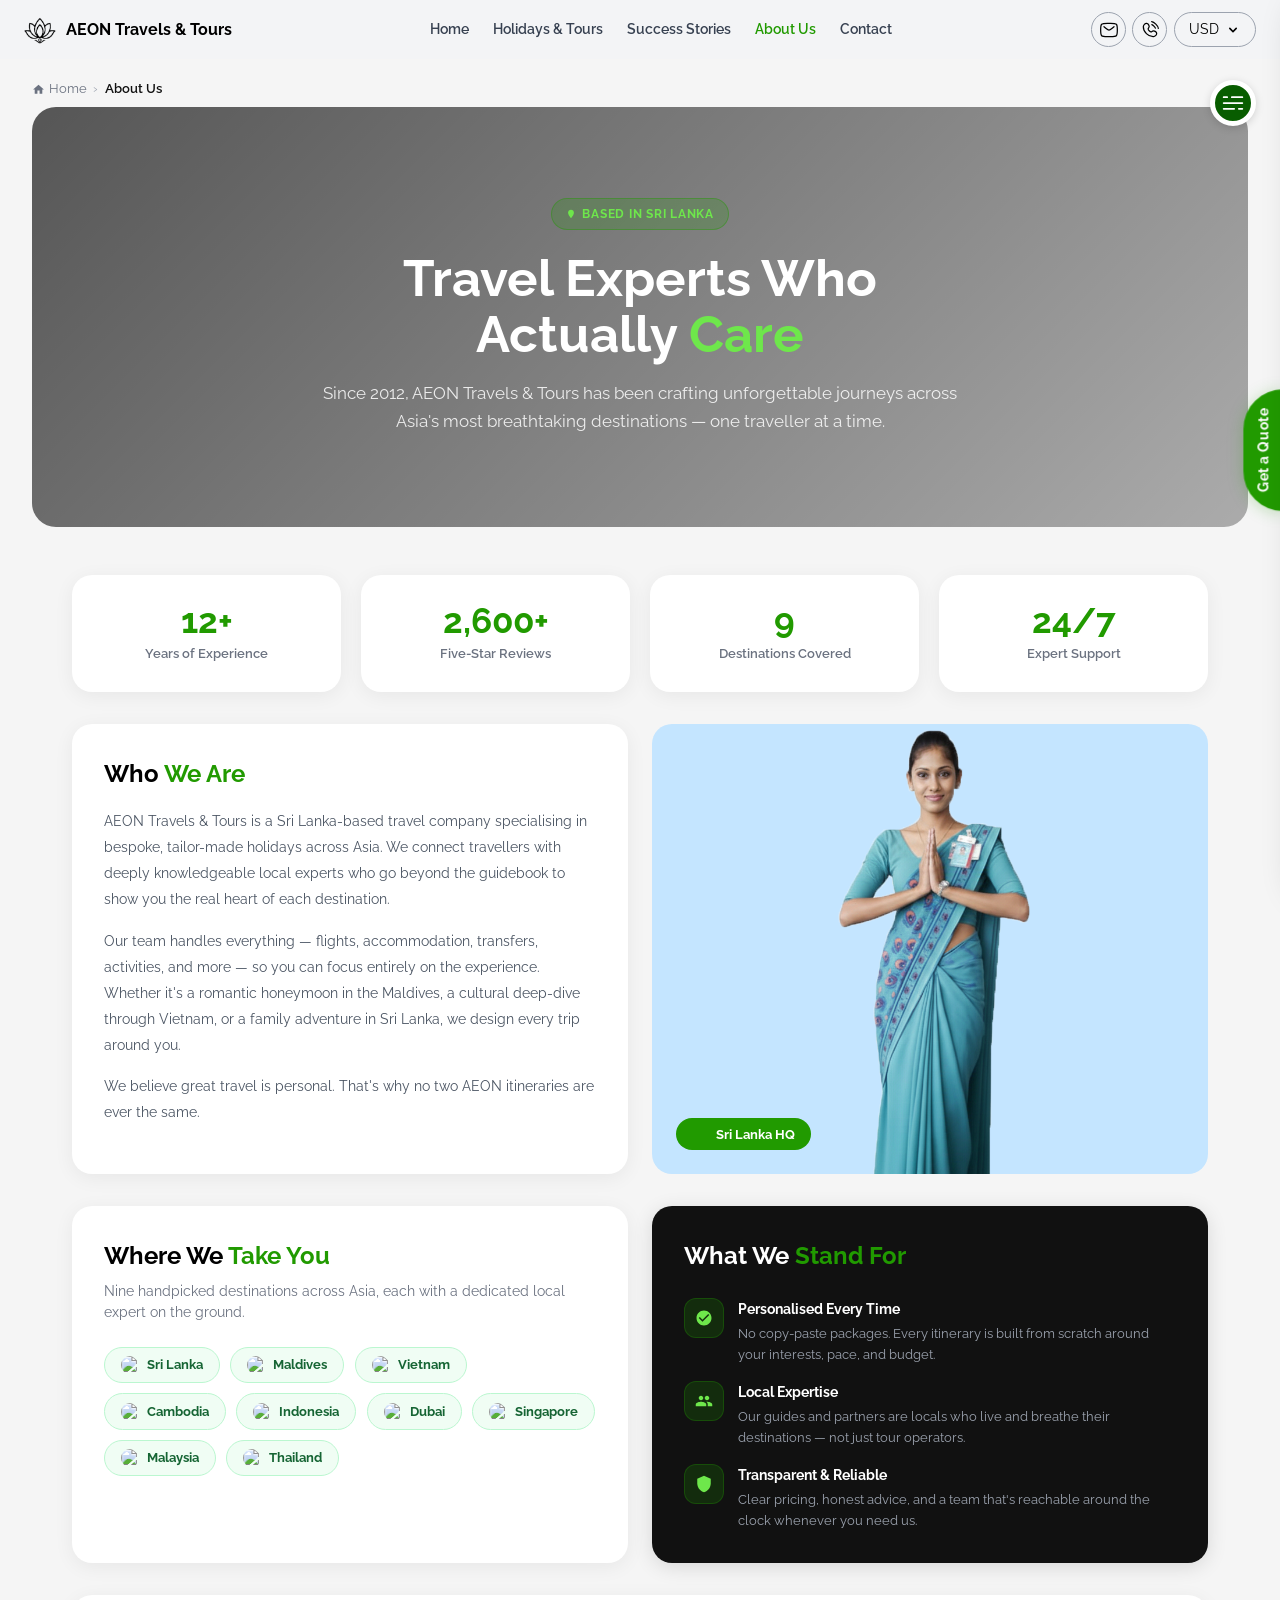
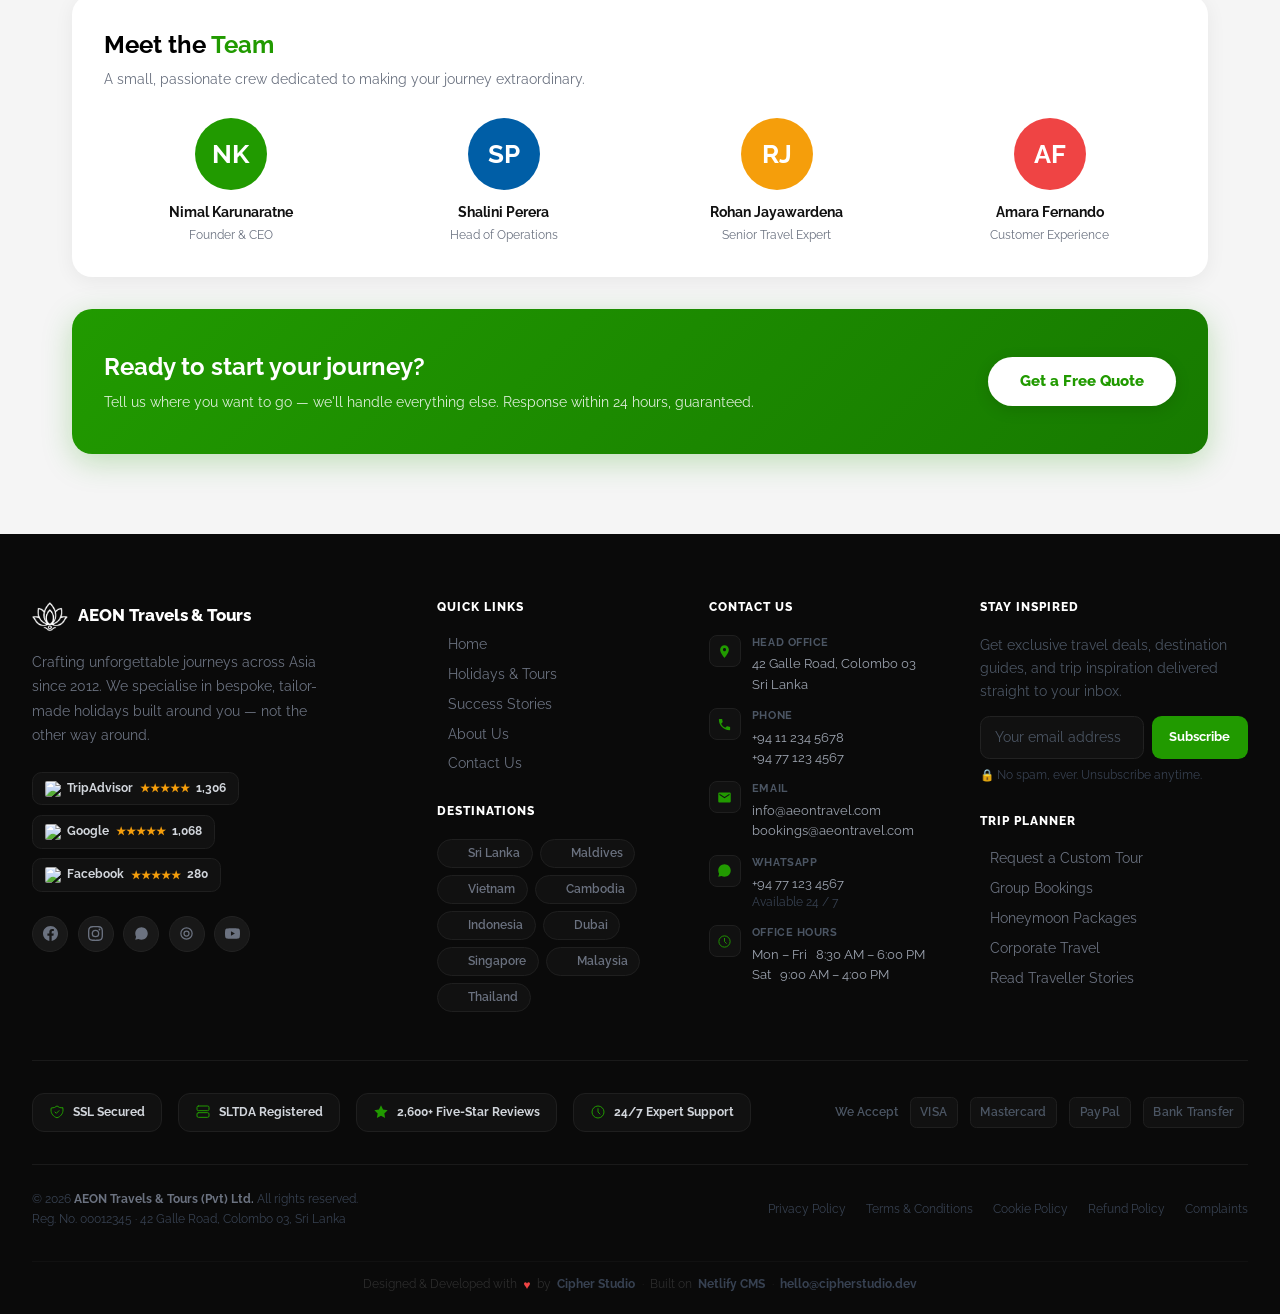
==== public/about.html @ 51f440cc "Add files via upload" ====
<!doctype html>
<html lang="en">
<head>
  <meta charset="UTF-8"/>
  <meta name="viewport" content="width=device-width, initial-scale=1.0"/>
  <title>About Us — AEON Travels & Tours</title>
  <link rel="stylesheet" href="./assets/css/output.css"/>
  <style>
    .nav-center-links{display:flex;gap:1.5rem;align-items:center}
    .nav-center-link{font-size:.88rem;font-weight:600;color:#374151;text-decoration:none;transition:color .2s;white-space:nowrap}
    .nav-center-link:hover,.nav-center-link.active{color:#219a00}
    @media(max-width:1024px){.nav-center-links{display:none}}
    @media(max-width:1024px){#menuToggle{display:block}}

    /* ── PAGE BODY ── */
    body { background:#f5f5f5; }

    /* ── BREADCRUMB ── */
    .about-breadcrumb{
      display:flex;align-items:center;gap:.4rem;
      padding:1.25rem 2rem .5rem;font-size:.82rem;color:#6b7280;
    }
    .about-breadcrumb a{display:flex;align-items:center;gap:.25rem;color:#6b7280;text-decoration:none;transition:color .2s}
    .about-breadcrumb a:hover{color:#219a00}
    .about-breadcrumb .bc-sep{color:#9ca3af}
    .about-breadcrumb .bc-active{color:#111;font-weight:600}

    /* ── HERO ── */
    .about-hero{
      position:relative;
      min-height:420px;
      background:url('https://www.barcelo.com/guia-turismo/wp-content/uploads/2024/03/que-visitar-en-sri-lanka.jpg') center/cover no-repeat;
      display:flex;align-items:center;justify-content:center;
      margin:0 2rem 0;
      border-radius:1.5rem;
      overflow:hidden;
    }
    .about-hero-overlay{
      position:absolute;inset:0;
      background:linear-gradient(135deg,rgba(0,0,0,.65) 0%,rgba(0,0,0,.3) 100%);
    }
    .about-hero-content{
      position:relative;z-index:2;text-align:center;color:#fff;
      padding:3rem 2rem;max-width:700px;
    }
    .about-hero-eyebrow{
      display:inline-flex;align-items:center;gap:.4rem;
      background:rgba(33,154,0,.2);border:1px solid rgba(33,154,0,.4);
      color:#6ee74b;font-size:.78rem;font-weight:700;
      padding:.35rem .9rem;border-radius:9999px;
      text-transform:uppercase;letter-spacing:.06em;margin-bottom:1.25rem;
    }
    .about-hero-content h1{
      font-size:clamp(2rem,5vw,3.2rem);font-weight:700;line-height:1.1;
      margin-bottom:1rem;
    }
    .about-hero-content p{
      font-size:1.05rem;color:rgba(255,255,255,.85);line-height:1.7;
    }

    /* ── LAYOUT ── */
    .about-layout{
      max-width:1200px;margin:3rem auto 5rem;
      padding:0 2rem;
      display:flex;flex-direction:column;gap:2rem;
    }

    /* ── STAT ROW ── */
    .about-stats{
      display:grid;grid-template-columns:repeat(4,1fr);gap:1.25rem;
    }
    @media(max-width:760px){.about-stats{grid-template-columns:repeat(2,1fr)}}
    @media(max-width:420px){.about-stats{grid-template-columns:1fr 1fr}}
    .about-stat-card{
      background:#fff;border-radius:1.25rem;padding:1.75rem 1.5rem;
      text-align:center;box-shadow:0 4px 20px rgba(0,0,0,.06);
      transition:transform .3s,box-shadow .3s;
    }
    .about-stat-card:hover{transform:translateY(-3px);box-shadow:0 8px 30px rgba(0,0,0,.1)}
    .about-stat-number{font-size:2.2rem;font-weight:700;color:#219a00;line-height:1}
    .about-stat-label{font-size:.82rem;color:#6b7280;margin-top:.4rem;font-weight:600}

    /* ── TWO COL ── */
    .about-two-col{
      display:grid;grid-template-columns:1fr 1fr;gap:1.5rem;align-items:stretch;
    }
    @media(max-width:760px){.about-two-col{grid-template-columns:1fr}}

    /* ── CARD BASE ── */
    .about-card{
      background:#fff;border-radius:1.25rem;padding:2rem;
      box-shadow:0 4px 20px rgba(0,0,0,.06);
    }
    .about-card h2{font-size:1.5rem;font-weight:700;margin-bottom:1rem}
    .about-card h2 span{color:#219a00}
    .about-card p{font-size:.9rem;color:#4b5563;line-height:1.8}

    /* ── IMAGE CARD ── */
    .about-img-card{
      border-radius:1.25rem;overflow:hidden;
      min-height:300px;position:relative;
      max-height: 50vh;
      background-color: #c4e5ff;
    }
    .about-img-card img{width:100%;height:100%;object-fit:contain;display:block}
    .about-img-overlay{
      position:absolute;inset:0;
      /* background:linear-gradient(to top,rgba(0,0,0,.5) 0%,transparent 60%); */
      display:flex;align-items:flex-end;padding:1.5rem;
    }
    .about-img-tag{
      background:#219a00;color:#fff;
      font-size:.8rem;font-weight:700;
      padding:.4rem 1rem;border-radius:9999px;
    }

    /* ── DESTINATIONS GRID ── */
    .about-dests-card{
      background:#fff;border-radius:1.25rem;padding:2rem;
      box-shadow:0 4px 20px rgba(0,0,0,.06);
    }
    .about-dests-card h2{font-size:1.5rem;font-weight:700;margin-bottom:.4rem}
    .about-dests-card h2 span{color:#219a00}
    .about-dests-card > p{font-size:.88rem;color:#6b7280;margin-bottom:1.5rem}
    .about-dest-chips{display:flex;flex-wrap:wrap;gap:.65rem}
    .about-dest-chip{
      display:flex;align-items:center;gap:.5rem;
      background:#f0fdf4;border:1px solid #bbf7d0;
      color:#166534;font-size:.83rem;font-weight:700;
      padding:.45rem 1rem;border-radius:9999px;
      transition:background .2s,transform .2s;
    }
    .about-dest-chip:hover{background:#dcfce7;transform:translateY(-1px)}
    .about-dest-chip img{width:18px;height:18px;border-radius:50%;object-fit:cover}

    /* ── VALUES ── */
    .about-values-card{
      background:#111;border-radius:1.25rem;padding:2rem;
      box-shadow:0 4px 20px rgba(0,0,0,.12);color:#fff;
    }
    .about-values-card h2{font-size:1.5rem;font-weight:700;margin-bottom:1.5rem}
    .about-values-card h2 span{color:#219a00}
    .about-values-list{display:flex;flex-direction:column;gap:1rem}
    .about-value-item{display:flex;align-items:flex-start;gap:.9rem}
    .about-value-icon{
      width:40px;height:40px;border-radius:.75rem;
      background:rgba(33,154,0,.2);border:1px solid rgba(33,154,0,.3);
      display:flex;align-items:center;justify-content:center;
      flex-shrink:0;color:#6ee74b;
    }
    .about-value-text h4{font-size:.9rem;font-weight:700;margin-bottom:.2rem}
    .about-value-text p{font-size:.82rem;color:#9ca3af;line-height:1.6}

    /* ── TEAM ── */
    .about-team-section{
      background:#fff;border-radius:1.25rem;padding:2rem;
      box-shadow:0 4px 20px rgba(0,0,0,.06);
    }
    .about-team-section h2{font-size:1.5rem;font-weight:700;margin-bottom:.4rem}
    .about-team-section h2 span{color:#219a00}
    .about-team-section > p{font-size:.88rem;color:#6b7280;margin-bottom:1.75rem}
    .about-team-grid{display:grid;grid-template-columns:repeat(4,1fr);gap:1.25rem}
    @media(max-width:860px){.about-team-grid{grid-template-columns:repeat(2,1fr)}}
    @media(max-width:480px){.about-team-grid{grid-template-columns:1fr 1fr}}
    .about-team-card{text-align:center}
    .about-team-avatar{
      width:72px;height:72px;border-radius:50%;margin:0 auto .75rem;
      display:flex;align-items:center;justify-content:center;
      font-size:1.6rem;font-weight:700;color:#fff;
    }
    .about-team-name{font-size:.88rem;font-weight:700;color:#111;margin-bottom:.2rem}
    .about-team-role{font-size:.78rem;color:#6b7280}

    /* ── CTA BANNER ── */
    .about-cta{
      background:linear-gradient(135deg,#219a00 0%,#177a00 100%);
      border-radius:1.25rem;padding:2.5rem 2rem;
      display:flex;align-items:center;justify-content:space-between;
      flex-wrap:wrap;gap:1.5rem;
      box-shadow:0 8px 30px rgba(33,154,0,.25);
    }
    .about-cta h2{font-size:1.5rem;font-weight:700;color:#fff;margin-bottom:.4rem}
    .about-cta p{font-size:.88rem;color:rgba(255,255,255,.85);line-height:1.6}
    .about-cta-btn{
      background:#fff;color:#219a00;border:none;
      padding:.85rem 2rem;border-radius:9999px;
      font-size:.95rem;font-weight:800;cursor:pointer;
      font-family:inherit;white-space:nowrap;
      transition:transform .2s,box-shadow .2s;
      box-shadow:0 4px 16px rgba(0,0,0,.12);
    }
    .about-cta-btn:hover{transform:translateY(-2px);box-shadow:0 8px 24px rgba(0,0,0,.18)}
  </style>
</head>
<body>

  <!-- ── SIDE QUOTE OVERLAY ── -->
  <div class="side-quote-overlay" id="sideQuoteOverlay"></div>

  <!-- ── SIDE QUOTE PANEL ── -->
  <div class="side-quote-panel" id="sideQuotePanel">
    <div class="side-quote-header">
      <h3>Get A <span>Quote</span></h3>
      <button class="side-quote-close" id="sideQuoteClose">
        <svg xmlns="http://www.w3.org/2000/svg" width="16" height="16" fill="none" stroke="currentColor" stroke-width="2" viewBox="0 0 24 24"><path stroke-linecap="round" d="M18 6L6 18M6 6l12 12"/></svg>
      </button>
    </div>
    <form class="side-quote-form" id="sideQuoteForm">
      <div><label>Your Name</label><input type="text" name="name" placeholder="John Smith"/></div>
      <div><label>Email Address</label><input type="email" name="email" placeholder="john@example.com"/></div>
      <div><label>Mobile Number</label><input type="tel" name="mobile" placeholder="+1 234 567 890"/></div>
      <div><label>Destination</label><input type="text" name="destination" placeholder="e.g. Ella, Sri Lanka"/></div>
      <p class="side-quote-note">We will contact you within 24 hrs.</p>
      <button type="submit" class="side-quote-submit">Submit Request</button>
    </form>
  </div>
  <button class="side-quote-btn" id="sideQuoteBtn">Get a Quote</button>

  <!-- ── NAV ── -->
  <nav>
    <div class="nav-logo">
      <img src="/public/assets/images/logo-flower-aeon.png" alt="Logo" style="height:2rem;width:2rem"/>
      <h1 class="nav-brand">AEON Travels &amp; Tours</h1>
    </div>
    <div class="nav-center-links">
      <a href="index.html" class="nav-center-link">Home</a>
      <a href="tours-packages.html" class="nav-center-link">Holidays &amp; Tours</a>
      <a href="reviews.html" class="nav-center-link">Success Stories</a>
      <a href="about.html" class="nav-center-link active">About Us</a>
      <a href="contact.html" class="nav-center-link">Contact</a>
    </div>
    <div class="nav-actions">
      <a href="mailto:info@aeontravel.com" class="nav-icon-btn" title="Email">
        <svg xmlns="http://www.w3.org/2000/svg" width="20" height="20" viewBox="0 0 24 24"><g fill="none" stroke="currentColor" stroke-width="1.5"><path d="M2 12c0-3.771 0-5.657 1.172-6.828S6.229 4 10 4h4c3.771 0 5.657 0 6.828 1.172S22 8.229 22 12s0 5.657-1.172 6.828S17.771 20 14 20h-4c-3.771 0-5.657 0-6.828-1.172S2 15.771 2 12Z"/><path stroke-linecap="round" d="m6 8l2.159 1.8c1.837 1.53 2.755 2.295 3.841 2.295s2.005-.765 3.841-2.296L18 8"/></g></svg>
      </a>
      <a href="tel:+94112345678" class="nav-icon-btn" title="Call">
        <svg xmlns="http://www.w3.org/2000/svg" width="20" height="20" viewBox="0 0 24 24"><path fill="none" stroke="currentColor" stroke-linecap="round" stroke-width="1.5" d="M14 2s2.2.2 5 3s3 5 3 5m-7.793-4.464s.99.282 2.475 1.767s1.768 2.475 1.768 2.475m-8.412-4.462l.649 1.163c.585 1.05.35 2.426-.572 3.349c0 0-1.12 1.119.91 3.148c2.028 2.028 3.147.91 3.147.91c.923-.923 2.3-1.158 3.349-.573l1.163.65c1.585.884 1.772 3.106.379 4.5c-.837.836-1.863 1.488-2.996 1.53c-1.908.073-5.149-.41-8.4-3.66c-3.25-3.251-3.733-6.492-3.66-8.4c.043-1.133.694-2.159 1.53-2.996c1.394-1.393 3.616-1.206 4.5.38Z"/></svg>
      </a>
      <div class="currency-wrap">
        <button id="currencyButton"><span id="currencyText">USD</span>
          <svg xmlns="http://www.w3.org/2000/svg" width="16" height="16" viewBox="0 0 20 20" fill="currentColor"><path fill-rule="evenodd" d="M5.293 7.293a1 1 0 011.414 0L10 10.586l3.293-3.293a1 1 0 111.414 1.414l-4 4a1 1 0 01-1.414 0l-4-4a1 1 0 010-1.414z" clip-rule="evenodd"/></svg>
        </button>
        <div id="currencyDropdown"><ul style="padding:.25rem 0;list-style:none">
          <li><a href="#" class="currency-item">USD</a></li>
          <li><a href="#" class="currency-item">EUR</a></li>
          <li><a href="#" class="currency-item">LKR</a></li>
          <li><a href="#" class="currency-item">GBP</a></li>
        </ul></div>
      </div>
      <button id="menuToggle" aria-label="Menu">
        <svg xmlns="http://www.w3.org/2000/svg" width="28" height="28" viewBox="0 0 24 24"><path fill="none" stroke="currentColor" stroke-linecap="round" stroke-width="1.5" d="M4 7h3m13 0h-9m9 10h-3M4 17h9m-9-5h16"/></svg>
      </button>
    </div>
  </nav>

  <!-- ── MOBILE DRAWER ── -->
  <div class="nav-drawer" id="navDrawer">
    <div class="nav-drawer-overlay" id="drawerOverlay"></div>
    <div class="nav-drawer-panel">
      <button class="drawer-close" id="drawerClose">
        <svg xmlns="http://www.w3.org/2000/svg" width="18" height="18" fill="none" stroke="currentColor" stroke-width="2" viewBox="0 0 24 24"><path stroke-linecap="round" d="M18 6L6 18M6 6l12 12"/></svg>
      </button>
      <a href="index.html" class="drawer-link">Home</a>
      <a href="tours-packages.html" class="drawer-link">Holidays &amp; Tours</a>
      <a href="reviews.html" class="drawer-link">Success Stories</a>
      <a href="about.html" class="drawer-link" style="color:#219a00;font-weight:700">About Us</a>
      <a href="contact.html" class="drawer-link">Contact</a>
      <a href="#" class="drawer-link" style="color:#219a00;font-weight:800"
        onclick="openSideQuote();document.getElementById('navDrawer').classList.remove('open');">✦ Get a Quote</a>
    </div>
  </div>

  <!-- ── BREADCRUMB ── -->
  <div class="about-breadcrumb">
    <a href="index.html">
      <svg xmlns="http://www.w3.org/2000/svg" width="13" height="13" viewBox="0 0 24 24" fill="currentColor"><path d="M10 20v-6h4v6h5v-8h3L12 3 2 12h3v8z"/></svg>
      Home
    </a>
    <span class="bc-sep">›</span>
    <span class="bc-active">About Us</span>
  </div>

  <!-- ── HERO ── -->
  <div class="about-hero" style="margin:0 2rem">
    <div class="about-hero-overlay"></div>
    <div class="about-hero-content">
      <div class="about-hero-eyebrow">
        <svg width="10" height="10" viewBox="0 0 24 24" fill="currentColor"><path d="M12 2C8.13 2 5 5.13 5 9c0 5.25 7 13 7 13s7-7.75 7-13c0-3.87-3.13-7-7-7z"/></svg>
        Based in Sri Lanka
      </div>
      <h1>Travel Experts Who<br/>Actually <span style="color:#6ee74b">Care</span></h1>
      <p>Since 2012, AEON Travels &amp; Tours has been crafting unforgettable journeys across Asia's most breathtaking destinations — one traveller at a time.</p>
    </div>
  </div>

  <!-- ── MAIN LAYOUT ── -->
  <div class="about-layout">

    <!-- STATS -->
    <div class="about-stats">
      <div class="about-stat-card">
        <div class="about-stat-number">12+</div>
        <div class="about-stat-label">Years of Experience</div>
      </div>
      <div class="about-stat-card">
        <div class="about-stat-number">2,600+</div>
        <div class="about-stat-label">Five-Star Reviews</div>
      </div>
      <div class="about-stat-card">
        <div class="about-stat-number">9</div>
        <div class="about-stat-label">Destinations Covered</div>
      </div>
      <div class="about-stat-card">
        <div class="about-stat-number">24/7</div>
        <div class="about-stat-label">Expert Support</div>
      </div>
    </div>

    <!-- WHO WE ARE + IMAGE -->
    <div class="about-two-col">
      <div class="about-card">
        <h2>Who <span>We Are</span></h2>
        <p>AEON Travels &amp; Tours is a Sri Lanka-based travel company specialising in bespoke, tailor-made holidays across Asia. We connect travellers with deeply knowledgeable local experts who go beyond the guidebook to show you the real heart of each destination.</p>
        <p style="margin-top:1rem">Our team handles everything — flights, accommodation, transfers, activities, and more — so you can focus entirely on the experience. Whether it's a romantic honeymoon in the Maldives, a cultural deep-dive through Vietnam, or a family adventure in Sri Lanka, we design every trip around you.</p>
        <p style="margin-top:1rem">We believe great travel is personal. That's why no two AEON itineraries are ever the same.</p>
      </div>
      <div class="about-img-card">
        <img src="./assets/images/welcome-img.png" alt="AEON team on location"/>
        <div class="about-img-overlay">
          <span class="about-img-tag flex items-center gap-2"><img style="width: 16px;" src="https://www.iconpacks.net/icons/1/free-pin-icon-48-thumb.png" alt=""> Sri Lanka HQ</span>
        </div>
      </div>
    </div>

    <!-- DESTINATIONS + VALUES -->
    <div class="about-two-col">
      <div class="about-dests-card">
        <h2>Where We <span>Take You</span></h2>
        <p>Nine handpicked destinations across Asia, each with a dedicated local expert on the ground.</p>
        <div class="about-dest-chips">
          <div class="about-dest-chip"><img src="https://flagcdn.com/w40/lk.png" alt="Sri Lanka"/> Sri Lanka</div>
          <div class="about-dest-chip"><img src="https://flagcdn.com/w40/mv.png" alt="Maldives"/> Maldives</div>
          <div class="about-dest-chip"><img src="https://flagcdn.com/w40/vn.png" alt="Vietnam"/> Vietnam</div>
          <div class="about-dest-chip"><img src="https://flagcdn.com/w40/kh.png" alt="Cambodia"/> Cambodia</div>
          <div class="about-dest-chip"><img src="https://flagcdn.com/w40/id.png" alt="Indonesia"/> Indonesia</div>
          <div class="about-dest-chip"><img src="https://flagcdn.com/w40/ae.png" alt="Dubai"/> Dubai</div>
          <div class="about-dest-chip"><img src="https://flagcdn.com/w40/sg.png" alt="Singapore"/> Singapore</div>
          <div class="about-dest-chip"><img src="https://flagcdn.com/w40/my.png" alt="Malaysia"/> Malaysia</div>
          <div class="about-dest-chip"><img src="https://flagcdn.com/w40/th.png" alt="Thailand"/> Thailand</div>
        </div>
      </div>
      <div class="about-values-card">
        <h2>What We <span>Stand For</span></h2>
        <div class="about-values-list">
          <div class="about-value-item">
            <div class="about-value-icon">
              <svg width="18" height="18" viewBox="0 0 24 24" fill="currentColor"><path d="M12 2C6.48 2 2 6.48 2 12s4.48 10 10 10 10-4.48 10-10S17.52 2 12 2zm-2 15l-5-5 1.41-1.41L10 14.17l7.59-7.59L19 8l-9 9z"/></svg>
            </div>
            <div class="about-value-text">
              <h4>Personalised Every Time</h4>
              <p>No copy-paste packages. Every itinerary is built from scratch around your interests, pace, and budget.</p>
            </div>
          </div>
          <div class="about-value-item">
            <div class="about-value-icon">
              <svg width="18" height="18" viewBox="0 0 24 24" fill="currentColor"><path d="M16 11c1.66 0 2.99-1.34 2.99-3S17.66 5 16 5c-1.66 0-3 1.34-3 3s1.34 3 3 3zm-8 0c1.66 0 2.99-1.34 2.99-3S9.66 5 8 5C6.34 5 5 6.34 5 8s1.34 3 3 3zm0 2c-2.33 0-7 1.17-7 3.5V19h14v-2.5c0-2.33-4.67-3.5-7-3.5zm8 0c-.29 0-.62.02-.97.05 1.16.84 1.97 1.97 1.97 3.45V19h6v-2.5c0-2.33-4.67-3.5-7-3.5z"/></svg>
            </div>
            <div class="about-value-text">
              <h4>Local Expertise</h4>
              <p>Our guides and partners are locals who live and breathe their destinations — not just tour operators.</p>
            </div>
          </div>
          <div class="about-value-item">
            <div class="about-value-icon">
              <svg width="18" height="18" viewBox="0 0 24 24" fill="currentColor"><path d="M12 1L3 5v6c0 5.55 3.84 10.74 9 12 5.16-1.26 9-6.45 9-12V5l-9-4z"/></svg>
            </div>
            <div class="about-value-text">
              <h4>Transparent &amp; Reliable</h4>
              <p>Clear pricing, honest advice, and a team that's reachable around the clock whenever you need us.</p>
            </div>
          </div>
        </div>
      </div>
    </div>

    <!-- TEAM -->
    <div class="about-team-section">
      <h2>Meet the <span>Team</span></h2>
      <p>A small, passionate crew dedicated to making your journey extraordinary.</p>
      <div class="about-team-grid">
        <div class="about-team-card">
          <div class="about-team-avatar" style="background:#219a00">NK</div>
          <div class="about-team-name">Nimal Karunaratne</div>
          <div class="about-team-role">Founder &amp; CEO</div>
        </div>
        <div class="about-team-card">
          <div class="about-team-avatar" style="background:#005ea6">SP</div>
          <div class="about-team-name">Shalini Perera</div>
          <div class="about-team-role">Head of Operations</div>
        </div>
        <div class="about-team-card">
          <div class="about-team-avatar" style="background:#f59e0b">RJ</div>
          <div class="about-team-name">Rohan Jayawardena</div>
          <div class="about-team-role">Senior Travel Expert</div>
        </div>
        <div class="about-team-card">
          <div class="about-team-avatar" style="background:#ef4444">AF</div>
          <div class="about-team-name">Amara Fernando</div>
          <div class="about-team-role">Customer Experience</div>
        </div>
      </div>
    </div>

    <!-- CTA -->
    <div class="about-cta">
      <div>
        <h2>Ready to start your journey?</h2>
        <p>Tell us where you want to go — we'll handle everything else. Response within 24 hours, guaranteed.</p>
      </div>
      <button class="about-cta-btn" onclick="openSideQuote()">Get a Free Quote</button>
    </div>

  </div>

  <script>
    /* ── CURRENCY ── */
    const currBtn=document.getElementById("currencyButton"),currDrop=document.getElementById("currencyDropdown"),currText=document.getElementById("currencyText");
    currBtn.addEventListener("click",e=>{e.stopPropagation();currDrop.classList.toggle("open")});
    document.querySelectorAll(".currency-item").forEach(i=>i.addEventListener("click",e=>{e.preventDefault();currText.textContent=i.textContent.trim();currDrop.classList.remove("open")}));
    document.addEventListener("click",()=>currDrop.classList.remove("open"));

    /* ── DRAWER ── */
    document.getElementById("menuToggle").addEventListener("click",()=>document.getElementById("navDrawer").classList.add("open"));
    document.getElementById("drawerClose").addEventListener("click",()=>document.getElementById("navDrawer").classList.remove("open"));
    document.getElementById("drawerOverlay").addEventListener("click",()=>document.getElementById("navDrawer").classList.remove("open"));

    /* ── SIDE QUOTE ── */
    function openSideQuote(){document.getElementById("sideQuotePanel").classList.add("open");document.getElementById("sideQuoteOverlay").classList.add("open");document.body.style.overflow="hidden"}
    function closeSideQuote(){document.getElementById("sideQuotePanel").classList.remove("open");document.getElementById("sideQuoteOverlay").classList.remove("open");document.body.style.overflow=""}
    document.getElementById("sideQuoteBtn").addEventListener("click",openSideQuote);
    document.getElementById("sideQuoteClose").addEventListener("click",closeSideQuote);
    document.getElementById("sideQuoteOverlay").addEventListener("click",closeSideQuote);
    document.getElementById("sideQuoteForm").addEventListener("submit",e=>{
      e.preventDefault();const btn=e.target.querySelector(".side-quote-submit");
      btn.textContent="✓ Request Sent!";btn.style.background="#177a00";
      setTimeout(()=>{btn.textContent="Submit Request";btn.style.background="";e.target.reset();closeSideQuote()},2500)
    });
  </script>
  <style>

.aeon-footer {
  background: #0a0a0a;
  color: #9ca3af;
  font-family: "Raleway", sans-serif;
  padding: 4rem 2rem 0;
  margin-top: 4rem;
}

/* ── TOP GRID ── */
.aeon-footer-grid {
  display: grid;
  grid-template-columns: 1.6fr 1fr 1fr 1.2fr;
  gap: 3rem;
  max-width: 1280px;
  margin: 0 auto;
  padding-bottom: 3rem;
  border-bottom: 1px solid #1a1a1a;
}
@media (max-width: 960px) { .aeon-footer-grid { grid-template-columns: 1fr 1fr; gap: 2rem; } }
@media (max-width: 560px) { .aeon-footer-grid { grid-template-columns: 1fr; gap: 1.75rem; } }

/* ── BRAND COL ── */
.aeon-footer-brand-logo {
  display: flex; align-items: center; gap: .65rem;
  margin-bottom: 1rem;
  text-decoration: none;
}
.aeon-footer-brand-logo img {
  width: 36px; height: 36px;
  filter: brightness(0) invert(1);
}
.aeon-footer-brand-logo span {
  font-size: 1.05rem; font-weight: 800;
  color: #fff; letter-spacing: -.01em;
}
.aeon-footer-brand-desc {
  font-size: .85rem; line-height: 1.8;
  color: #6b7280; max-width: 290px;
  margin-bottom: 1.5rem;
}

/* rating badges */
.aeon-footer-badges { display: flex; gap: .6rem; flex-wrap: wrap; margin-bottom: 1.5rem; }
.aeon-footer-badge {
  display: flex; align-items: center; gap: .4rem;
  background: #111; border: 1px solid #1f1f1f;
  border-radius: .6rem; padding: .45rem .75rem;
  font-size: .72rem; font-weight: 700; color: #d1d5db;
}
.aeon-footer-badge img { width: 16px; height: 16px; border-radius: 2px; object-fit: contain; }
.aeon-footer-badge .badge-stars { color: #f59e0b; font-size: .7rem; }

/* social row */
.aeon-footer-socials { display: flex; gap: .6rem; }
.aeon-footer-social {
  width: 36px; height: 36px; border-radius: 50%;
  background: #181818; border: 1px solid #222;
  display: flex; align-items: center; justify-content: center;
  color: #6b7280; text-decoration: none;
  transition: background .2s, color .2s, border-color .2s;
}
.aeon-footer-social:hover { background: #219a00; border-color: #219a00; color: #fff; }

/* ── COLUMN HEADINGS ── */
.aeon-footer-col h4 {
  font-size: .78rem; font-weight: 800;
  color: #fff; text-transform: uppercase;
  letter-spacing: .08em; margin-bottom: 1.1rem;
}

/* ── NAV LINKS ── */
.aeon-footer-links { list-style: none; display: flex; flex-direction: column; gap: .55rem; }
.aeon-footer-links a {
  font-size: .875rem; color: #6b7280;
  text-decoration: none; transition: color .2s;
  display: flex; align-items: center; gap: .4rem;
}
.aeon-footer-links a:hover { color: #219a00; }
.aeon-footer-links a .link-arrow {
  opacity: 0; transform: translateX(-4px);
  transition: opacity .2s, transform .2s;
  color: #219a00; font-size: .7rem;
}
.aeon-footer-links a:hover .link-arrow { opacity: 1; transform: translateX(0); }

/* ── CONTACT LIST ── */
.aeon-footer-contact { display: flex; flex-direction: column; gap: .85rem; }
.aeon-footer-contact-item { display: flex; align-items: flex-start; gap: .7rem; }
.aeon-footer-contact-icon {
  width: 32px; height: 32px; border-radius: .5rem;
  background: #111; border: 1px solid #1f1f1f;
  display: flex; align-items: center; justify-content: center;
  color: #219a00; flex-shrink: 0; margin-top: 1px;
}
.aeon-footer-contact-item label {
  font-size: .7rem; font-weight: 700; color: #4b5563;
  text-transform: uppercase; letter-spacing: .05em;
  display: block; margin-bottom: .15rem;
}
.aeon-footer-contact-item a,
.aeon-footer-contact-item span {
  font-size: .84rem; color: #9ca3af;
  text-decoration: none; display: block;
  transition: color .2s; line-height: 1.5;
}
.aeon-footer-contact-item a:hover { color: #219a00; }

/* ── NEWSLETTER ── */
.aeon-footer-newsletter-form {
  display: flex; gap: .5rem;
  margin-top: .75rem; flex-wrap: wrap;
}
.aeon-footer-newsletter-form input {
  flex: 1; min-width: 0;
  background: #111; border: 1px solid #222;
  border-radius: .6rem; padding: .65rem .9rem;
  font-size: .85rem; color: #fff;
  font-family: "Raleway", sans-serif;
  outline: none; transition: border-color .2s;
}
.aeon-footer-newsletter-form input::placeholder { color: #4b5563; }
.aeon-footer-newsletter-form input:focus { border-color: #219a00; }
.aeon-footer-newsletter-btn {
  background: #219a00; color: #fff; border: none;
  padding: .65rem 1.1rem; border-radius: .6rem;
  font-size: .82rem; font-weight: 700; cursor: pointer;
  font-family: "Raleway", sans-serif;
  white-space: nowrap; transition: background .2s;
}
.aeon-footer-newsletter-btn:hover { background: #177a00; }
.aeon-footer-newsletter-note { font-size: .72rem; color: #374151; margin-top: .5rem; }

/* ── DESTINATIONS CHIPS ── */
.aeon-footer-dest-chips { display: flex; flex-wrap: wrap; gap: .45rem; margin-top: .25rem; }
.aeon-footer-dest-chip {
  display: flex; align-items: center; gap: .3rem;
  background: #111; border: 1px solid #1f1f1f;
  border-radius: 9999px; padding: .3rem .7rem;
  font-size: .72rem; font-weight: 600; color: #6b7280;
  text-decoration: none; transition: border-color .2s, color .2s;
}
.aeon-footer-dest-chip:hover { border-color: #219a00; color: #219a00; }
.aeon-footer-dest-chip img { width: 14px; height: 14px; border-radius: 50%; object-fit: cover; }

/* ── MID STRIP ── */
.aeon-footer-mid {
  max-width: 1280px; margin: 0 auto;
  padding: 2rem 0;
  display: flex; align-items: center; justify-content: space-between;
  flex-wrap: wrap; gap: 1rem;
  border-bottom: 1px solid #1a1a1a;
}
.aeon-footer-certifications { display: flex; align-items: center; gap: 1rem; flex-wrap: wrap; }
.aeon-footer-cert {
  display: flex; align-items: center; gap: .5rem;
  background: #111; border: 1px solid #1f1f1f;
  border-radius: .75rem; padding: .6rem 1rem;
  font-size: .75rem; font-weight: 700; color: #d1d5db;
}
.aeon-footer-cert svg { color: #219a00; }
.aeon-footer-payment { display: flex; align-items: center; gap: .5rem; flex-wrap: wrap; }
.aeon-footer-payment span { font-size: .72rem; color: #4b5563; font-weight: 600; margin-right: .25rem; }
.aeon-footer-pay-badge {
  background: #111; border: 1px solid #1f1f1f;
  border-radius: .4rem; padding: .35rem .6rem;
  font-size: .7rem; font-weight: 800; color: #9ca3af;
  letter-spacing: .02em;
}

/* ── BOTTOM BAR ── */
.aeon-footer-bottom {
  max-width: 1280px; margin: 0 auto;
  padding: 1.5rem 0 2rem;
  display: flex; align-items: center; justify-content: space-between;
  flex-wrap: wrap; gap: 1rem;
}
.aeon-footer-copyright { font-size: .78rem; color: #374151; line-height: 1.6; }
.aeon-footer-copyright strong { color: #6b7280; }
.aeon-footer-legal { display: flex; gap: 1.25rem; flex-wrap: wrap; }
.aeon-footer-legal a { font-size: .75rem; color: #374151; text-decoration: none; transition: color .2s; }
.aeon-footer-legal a:hover { color: #219a00; }

/* ── DEV CREDIT ── */
.aeon-footer-dev {
  width: 100%; max-width: 1280px; margin: 0 auto;
  padding: .85rem 0 1.25rem;
  border-top: 1px solid #111;
  display: flex; align-items: center; justify-content: center;
  gap: .5rem; flex-wrap: wrap;
}
.aeon-footer-dev-text {
  font-size: .72rem; color: #2d2d2d;
  display: flex; align-items: center; gap: .4rem;
  flex-wrap: wrap; justify-content: center;
}
.aeon-footer-dev-text a {
  color: #374151; text-decoration: none; font-weight: 700;
  transition: color .2s;
}
.aeon-footer-dev-text a:hover { color: #219a00; }
.aeon-footer-dev-dot { color: #1f1f1f; }
.aeon-footer-dev-heart { color: #ef4444; font-size: .75rem; }
</style>

<footer class="aeon-footer">
  <div class="aeon-footer-grid">

    <!-- ── COL 1: BRAND ── -->
    <div class="aeon-footer-col">
      <a href="index.html" class="aeon-footer-brand-logo">
        <img src="/public/assets/images/logo-flower-aeon.png" alt="AEON Logo"/>
        <span>AEON Travels &amp; Tours</span>
      </a>
      <p class="aeon-footer-brand-desc">
        Crafting unforgettable journeys across Asia since 2012. We specialise in bespoke, tailor-made holidays built around you — not the other way around.
      </p>

      <div class="aeon-footer-badges">
        <div class="aeon-footer-badge">
          <img src="https://play-lh.googleusercontent.com/bfy2rE4Iu_15VyVAujaCtwQkThjUWWZSljcpnX2pdd4tcTO8SoGwrBhcTMwqeYjRlw" alt="TripAdvisor"/>
          <span>TripAdvisor</span>
          <span class="badge-stars">★★★★★</span>
          <span>1,306</span>
        </div>
        <div class="aeon-footer-badge">
          <img src="https://encrypted-tbn0.gstatic.com/images?q=tbn:ANd9GcQVZEZ6fa7bPwCI4HE5583rhd3qiFNmf6kiPg&s" alt="Google"/>
          <span>Google</span>
          <span class="badge-stars">★★★★★</span>
          <span>1,068</span>
        </div>
        <div class="aeon-footer-badge">
          <img src="https://upload.wikimedia.org/wikipedia/commons/5/51/Facebook_f_logo_%282019%29.svg" alt="Facebook"/>
          <span>Facebook</span>
          <span class="badge-stars">★★★★★</span>
          <span>280</span>
        </div>
      </div>

      <div class="aeon-footer-socials">
        <!-- Facebook -->
        <a href="#" class="aeon-footer-social" aria-label="Facebook">
          <svg width="15" height="15" viewBox="0 0 24 24" fill="currentColor"><path d="M24 12.073c0-6.627-5.373-12-12-12s-12 5.373-12 12c0 5.99 4.388 10.954 10.125 11.854v-8.385H7.078v-3.47h3.047V9.43c0-3.007 1.792-4.669 4.533-4.669 1.312 0 2.686.235 2.686.235v2.953H15.83c-1.491 0-1.956.925-1.956 1.874v2.25h3.328l-.532 3.47h-2.796v8.385C19.612 23.027 24 18.062 24 12.073z"/></svg>
        </a>
        <!-- Instagram -->
        <a href="#" class="aeon-footer-social" aria-label="Instagram">
          <svg width="15" height="15" viewBox="0 0 24 24" fill="currentColor"><path d="M12 2.163c3.204 0 3.584.012 4.85.07 3.252.148 4.771 1.691 4.919 4.919.058 1.265.069 1.645.069 4.849 0 3.205-.012 3.584-.069 4.849-.149 3.225-1.664 4.771-4.919 4.919-1.266.058-1.644.07-4.85.07-3.204 0-3.584-.012-4.849-.07-3.26-.149-4.771-1.699-4.919-4.92-.058-1.265-.07-1.644-.07-4.849 0-3.204.013-3.583.07-4.849.149-3.227 1.664-4.771 4.919-4.919 1.266-.057 1.645-.069 4.849-.069zM12 0C8.741 0 8.333.014 7.053.072 2.695.272.273 2.69.073 7.052.014 8.333 0 8.741 0 12c0 3.259.014 3.668.072 4.948.2 4.358 2.618 6.78 6.98 6.98C8.333 23.986 8.741 24 12 24c3.259 0 3.668-.014 4.948-.072 4.354-.2 6.782-2.618 6.979-6.98.059-1.28.073-1.689.073-4.948 0-3.259-.014-3.667-.072-4.947-.196-4.354-2.617-6.78-6.979-6.98C15.668.014 15.259 0 12 0zm0 5.838a6.162 6.162 0 1 0 0 12.324 6.162 6.162 0 0 0 0-12.324zM12 16a4 4 0 1 1 0-8 4 4 0 0 1 0 8zm6.406-11.845a1.44 1.44 0 1 0 0 2.881 1.44 1.44 0 0 0 0-2.881z"/></svg>
        </a>
        <!-- WhatsApp -->
        <a href="https://wa.me/94771234567" class="aeon-footer-social" aria-label="WhatsApp">
          <svg width="15" height="15" viewBox="0 0 24 24" fill="currentColor"><path d="M17.472 14.382c-.297-.149-1.758-.867-2.03-.967-.273-.099-.471-.148-.67.15-.197.297-.767.966-.94 1.164-.173.199-.347.223-.644.075-.297-.15-1.255-.463-2.39-1.475-.883-.788-1.48-1.761-1.653-2.059-.173-.297-.018-.458.13-.606.134-.133.298-.347.446-.52.149-.174.198-.298.298-.497.099-.198.05-.371-.025-.52-.075-.149-.669-1.612-.916-2.207-.242-.579-.487-.5-.669-.51-.173-.008-.371-.01-.57-.01-.198 0-.52.074-.792.372-.272.297-1.04 1.016-1.04 2.479 0 1.462 1.065 2.875 1.213 3.074.149.198 2.096 3.2 5.077 4.487.709.306 1.262.489 1.694.625.712.227 1.36.195 1.871.118.571-.085 1.758-.719 2.006-1.413.248-.694.248-1.289.173-1.413-.074-.124-.272-.198-.57-.347zM11.998 2C6.477 2 2 6.477 2 12c0 1.821.487 3.53 1.338 5.008L2 22l5.137-1.318A9.959 9.959 0 0 0 12 22c5.523 0 10-4.477 10-10S17.523 2 11.998 2z"/></svg>
        </a>
        <!-- TripAdvisor -->
        <a href="#" class="aeon-footer-social" aria-label="TripAdvisor">
          <svg width="15" height="15" viewBox="0 0 24 24" fill="currentColor"><path d="M12 2a10 10 0 1 0 0 20A10 10 0 0 0 12 2zm0 18a8 8 0 1 1 0-16 8 8 0 0 1 0 16zm0-13a5 5 0 1 0 0 10A5 5 0 0 0 12 7zm0 8a3 3 0 1 1 0-6 3 3 0 0 1 0 6z"/></svg>
        </a>
        <!-- YouTube -->
        <a href="#" class="aeon-footer-social" aria-label="YouTube">
          <svg width="15" height="15" viewBox="0 0 24 24" fill="currentColor"><path d="M23.498 6.186a3.016 3.016 0 0 0-2.122-2.136C19.505 3.545 12 3.545 12 3.545s-7.505 0-9.377.505A3.017 3.017 0 0 0 .502 6.186C0 8.07 0 12 0 12s0 3.93.502 5.814a3.016 3.016 0 0 0 2.122 2.136c1.871.505 9.376.505 9.376.505s7.505 0 9.377-.505a3.015 3.015 0 0 0 2.122-2.136C24 15.93 24 12 24 12s0-3.93-.502-5.814zM9.545 15.568V8.432L15.818 12l-6.273 3.568z"/></svg>
        </a>
      </div>
    </div>

    <!-- ── COL 2: QUICK LINKS ── -->
    <div class="aeon-footer-col">
      <h4>Quick Links</h4>
      <ul class="aeon-footer-links">
        <li><a href="index.html"><span class="link-arrow">›</span> Home</a></li>
        <li><a href="tours-packages.html"><span class="link-arrow">›</span> Holidays &amp; Tours</a></li>
        <li><a href="reviews.html"><span class="link-arrow">›</span> Success Stories</a></li>
        <li><a href="about.html"><span class="link-arrow">›</span> About Us</a></li>
        <li><a href="contact.html"><span class="link-arrow">›</span> Contact Us</a></li>
      </ul>

      <h4 style="margin-top:1.75rem;">Destinations</h4>
      <div class="aeon-footer-dest-chips">
        <a href="tours-packages.html" class="aeon-footer-dest-chip"><img src="https://flagcdn.com/w40/lk.png" alt=""/> Sri Lanka</a>
        <a href="tours-packages.html" class="aeon-footer-dest-chip"><img src="https://flagcdn.com/w40/mv.png" alt=""/> Maldives</a>
        <a href="tours-packages.html" class="aeon-footer-dest-chip"><img src="https://flagcdn.com/w40/vn.png" alt=""/> Vietnam</a>
        <a href="tours-packages.html" class="aeon-footer-dest-chip"><img src="https://flagcdn.com/w40/kh.png" alt=""/> Cambodia</a>
        <a href="tours-packages.html" class="aeon-footer-dest-chip"><img src="https://flagcdn.com/w40/id.png" alt=""/> Indonesia</a>
        <a href="tours-packages.html" class="aeon-footer-dest-chip"><img src="https://flagcdn.com/w40/ae.png" alt=""/> Dubai</a>
        <a href="tours-packages.html" class="aeon-footer-dest-chip"><img src="https://flagcdn.com/w40/sg.png" alt=""/> Singapore</a>
        <a href="tours-packages.html" class="aeon-footer-dest-chip"><img src="https://flagcdn.com/w40/my.png" alt=""/> Malaysia</a>
        <a href="tours-packages.html" class="aeon-footer-dest-chip"><img src="https://flagcdn.com/w40/th.png" alt=""/> Thailand</a>
      </div>
    </div>

    <!-- ── COL 3: CONTACT ── -->
    <div class="aeon-footer-col">
      <h4>Contact Us</h4>
      <div class="aeon-footer-contact">
        <div class="aeon-footer-contact-item">
          <div class="aeon-footer-contact-icon">
            <svg width="15" height="15" viewBox="0 0 24 24" fill="currentColor"><path d="M12 2C8.13 2 5 5.13 5 9c0 5.25 7 13 7 13s7-7.75 7-13c0-3.87-3.13-7-7-7zm0 9.5c-1.38 0-2.5-1.12-2.5-2.5s1.12-2.5 2.5-2.5 2.5 1.12 2.5 2.5-1.12 2.5-2.5 2.5z"/></svg>
          </div>
          <div>
            <label>Head Office</label>
            <span>42 Galle Road, Colombo 03</span>
            <span>Sri Lanka</span>
          </div>
        </div>
        <div class="aeon-footer-contact-item">
          <div class="aeon-footer-contact-icon">
            <svg width="15" height="15" viewBox="0 0 24 24" fill="currentColor"><path d="M6.62 10.79c1.44 2.83 3.76 5.14 6.59 6.59l2.2-2.2c.27-.27.67-.36 1.02-.24 1.12.37 2.33.57 3.57.57.55 0 1 .45 1 1V20c0 .55-.45 1-1 1-9.39 0-17-7.61-17-17 0-.55.45-1 1-1h3.5c.55 0 1 .45 1 1 0 1.25.2 2.45.57 3.57.11.35.03.74-.25 1.02l-2.2 2.2z"/></svg>
          </div>
          <div>
            <label>Phone</label>
            <a href="tel:+94112345678">+94 11 234 5678</a>
            <a href="tel:+94771234567">+94 77 123 4567</a>
          </div>
        </div>
        <div class="aeon-footer-contact-item">
          <div class="aeon-footer-contact-icon">
            <svg width="15" height="15" viewBox="0 0 24 24" fill="currentColor"><path d="M20 4H4c-1.1 0-2 .9-2 2v12c0 1.1.9 2 2 2h16c1.1 0 2-.9 2-2V6c0-1.1-.9-2-2-2zm0 4l-8 5-8-5V6l8 5 8-5v2z"/></svg>
          </div>
          <div>
            <label>Email</label>
            <a href="mailto:info@aeontravel.com">info@aeontravel.com</a>
            <a href="mailto:bookings@aeontravel.com">bookings@aeontravel.com</a>
          </div>
        </div>
        <div class="aeon-footer-contact-item">
          <div class="aeon-footer-contact-icon">
            <svg width="15" height="15" viewBox="0 0 24 24" fill="currentColor"><path d="M17.472 14.382c-.297-.149-1.758-.867-2.03-.967-.273-.099-.471-.148-.67.15-.197.297-.767.966-.94 1.164-.173.199-.347.223-.644.075-.297-.15-1.255-.463-2.39-1.475-.883-.788-1.48-1.761-1.653-2.059-.173-.297-.018-.458.13-.606.134-.133.298-.347.446-.52.149-.174.198-.298.298-.497.099-.198.05-.371-.025-.52-.075-.149-.669-1.612-.916-2.207-.242-.579-.487-.5-.669-.51-.173-.008-.371-.01-.57-.01-.198 0-.52.074-.792.372-.272.297-1.04 1.016-1.04 2.479 0 1.462 1.065 2.875 1.213 3.074.149.198 2.096 3.2 5.077 4.487.709.306 1.262.489 1.694.625.712.227 1.36.195 1.871.118.571-.085 1.758-.719 2.006-1.413.248-.694.248-1.289.173-1.413-.074-.124-.272-.198-.57-.347zM11.998 2C6.477 2 2 6.477 2 12c0 1.821.487 3.53 1.338 5.008L2 22l5.137-1.318A9.959 9.959 0 0 0 12 22c5.523 0 10-4.477 10-10S17.523 2 11.998 2z"/></svg>
          </div>
          <div>
            <label>WhatsApp</label>
            <a href="https://wa.me/94771234567">+94 77 123 4567</a>
            <span style="font-size:.75rem;color:#374151;">Available 24 / 7</span>
          </div>
        </div>
        <div class="aeon-footer-contact-item">
          <div class="aeon-footer-contact-icon">
            <svg width="15" height="15" fill="none" viewBox="0 0 24 24" stroke="currentColor" stroke-width="1.5"><circle cx="12" cy="12" r="9"/><path stroke-linecap="round" d="M12 7v5l3 3"/></svg>
          </div>
          <div>
            <label>Office Hours</label>
            <span>Mon – Fri &nbsp; 8:30 AM – 6:00 PM</span>
            <span>Sat &nbsp; 9:00 AM – 4:00 PM</span>
          </div>
        </div>
      </div>
    </div>

    <!-- ── COL 4: NEWSLETTER ── -->
    <div class="aeon-footer-col">
      <h4>Stay Inspired</h4>
      <p style="font-size:.85rem;color:#4b5563;line-height:1.7;margin-bottom:.75rem;">
        Get exclusive travel deals, destination guides, and trip inspiration delivered straight to your inbox.
      </p>
      <div class="aeon-footer-newsletter-form">
        <input type="email" id="footerNewsletterEmail" placeholder="Your email address"/>
        <button class="aeon-footer-newsletter-btn" onclick="subscribeNewsletter()">Subscribe</button>
      </div>
      <p class="aeon-footer-newsletter-note" id="footerNewsletterMsg">🔒 No spam, ever. Unsubscribe anytime.</p>

      <h4 style="margin-top:1.75rem;">Trip Planner</h4>
      <ul class="aeon-footer-links">
        <li><a href="contact.html"><span class="link-arrow">›</span> Request a Custom Tour</a></li>
        <li><a href="contact.html"><span class="link-arrow">›</span> Group Bookings</a></li>
        <li><a href="contact.html"><span class="link-arrow">›</span> Honeymoon Packages</a></li>
        <li><a href="contact.html"><span class="link-arrow">›</span> Corporate Travel</a></li>
        <li><a href="reviews.html"><span class="link-arrow">›</span> Read Traveller Stories</a></li>
      </ul>
    </div>

  </div><!-- /grid -->

  <!-- ── MID STRIP: TRUST + PAYMENTS ── -->
  <div class="aeon-footer-mid">
    <div class="aeon-footer-certifications">
      <div class="aeon-footer-cert">
        <svg width="16" height="16" viewBox="0 0 24 24" fill="none" stroke="currentColor" stroke-width="1.5"><path stroke-linecap="round" d="M9 12l2 2 4-4m5.618-4.016A11.955 11.955 0 0112 2.944a11.955 11.955 0 01-8.618 3.04A12.02 12.02 0 003 9c0 5.591 3.824 10.29 9 11.622 5.176-1.332 9-6.03 9-11.622 0-1.042-.133-2.052-.382-3.016z"/></svg>
        SSL Secured
      </div>
      <div class="aeon-footer-cert">
        <svg width="16" height="16" viewBox="0 0 24 24" fill="none" stroke="currentColor" stroke-width="1.5"><path stroke-linecap="round" d="M5 3h14a2 2 0 012 2v3a2 2 0 01-2 2H5a2 2 0 01-2-2V5a2 2 0 012-2zm0 10h14a2 2 0 012 2v3a2 2 0 01-2 2H5a2 2 0 01-2-2v-3a2 2 0 012-2z"/></svg>
        SLTDA Registered
      </div>
      <div class="aeon-footer-cert">
        <svg width="16" height="16" viewBox="0 0 24 24" fill="currentColor"><path d="M12 2l3.09 6.26L22 9.27l-5 4.87 1.18 6.88L12 17.77l-6.18 3.25L7 14.14 2 9.27l6.91-1.01L12 2z"/></svg>
        2,600+ Five-Star Reviews
      </div>
      <div class="aeon-footer-cert">
        <svg width="16" height="16" viewBox="0 0 24 24" fill="none" stroke="currentColor" stroke-width="1.5"><circle cx="12" cy="12" r="9"/><path stroke-linecap="round" d="M12 7v5l3 3"/></svg>
        24/7 Expert Support
      </div>
    </div>
    <div class="aeon-footer-payment">
      <span>We Accept</span>
      <span class="aeon-footer-pay-badge">VISA</span>
      <span class="aeon-footer-pay-badge">Mastercard</span>
      <span class="aeon-footer-pay-badge">PayPal</span>
      <span class="aeon-footer-pay-badge">Bank Transfer</span>
    </div>
  </div>

  <!-- ── BOTTOM BAR ── -->
  <div class="aeon-footer-bottom">
    <div class="aeon-footer-copyright">
      © <span id="footerYear"></span> <strong>AEON Travels &amp; Tours (Pvt) Ltd.</strong> All rights reserved.<br>
      Reg. No. 00012345 · 42 Galle Road, Colombo 03, Sri Lanka
    </div>
    <div class="aeon-footer-legal">
      <a href="#">Privacy Policy</a>
      <a href="#">Terms &amp; Conditions</a>
      <a href="#">Cookie Policy</a>
      <a href="#">Refund Policy</a>
      <a href="contact.html">Complaints</a>
    </div>
  </div>

  <div class="aeon-footer-dev">
    <div class="aeon-footer-dev-text">
      <span>Designed &amp; Developed with</span>
      <span class="aeon-footer-dev-heart">♥</span>
      <span>by</span>
      <a href="#" target="_blank" rel="noopener">Cipher Studio</a>
      <span class="aeon-footer-dev-dot">·</span>
      <span>Built on</span>
      <a href="#" target="_blank" rel="noopener">Netlify CMS</a>
      <span class="aeon-footer-dev-dot">·</span>
      <a href="mailto:hello@cipherstudio.dev" target="_blank" rel="noopener">hello@cipherstudio.dev</a>
    </div>
  </div>

</footer>

<script>
  /* ── Auto year ── */
  document.getElementById("footerYear").textContent = new Date().getFullYear();

  /* ── Newsletter ── */
  function subscribeNewsletter() {
    const input = document.getElementById("footerNewsletterEmail");
    const msg   = document.getElementById("footerNewsletterMsg");
    const email = input.value.trim();
    if (!email || !/^[^\s@]+@[^\s@]+\.[^\s@]+$/.test(email)) {
      msg.textContent = "⚠️ Please enter a valid email address.";
      msg.style.color = "#ef4444";
      return;
    }
    input.value = "";
    msg.textContent = "✓ You're subscribed! Welcome aboard.";
    msg.style.color = "#219a00";
    setTimeout(() => {
      msg.textContent = "🔒 No spam, ever. Unsubscribe anytime.";
      msg.style.color = "";
    }, 4000);
  }

  /* Allow Enter key in newsletter input */
  document.getElementById("footerNewsletterEmail")
    .addEventListener("keydown", e => { if (e.key === "Enter") subscribeNewsletter(); });
</script>
</body>
</html>
---- public/assets/css/output.css ----
/*! tailwindcss v4.1.18 | MIT License | https://tailwindcss.com */
@layer properties;
@layer theme, base, components, utilities;
@layer theme {
  :root, :host {
    --font-sans: ui-sans-serif, system-ui, sans-serif, "Apple Color Emoji",
      "Segoe UI Emoji", "Segoe UI Symbol", "Noto Color Emoji";
    --font-mono: ui-monospace, SFMono-Regular, Menlo, Monaco, Consolas, "Liberation Mono",
      "Courier New", monospace;
    --color-gray-100: oklch(96.7% 0.003 264.542);
    --color-gray-700: oklch(37.3% 0.034 259.733);
    --spacing: 0.25rem;
    --default-transition-duration: 150ms;
    --default-transition-timing-function: cubic-bezier(0.4, 0, 0.2, 1);
    --default-font-family: var(--font-sans);
    --default-mono-font-family: var(--font-mono);
  }
}
@layer base {
  *, ::after, ::before, ::backdrop, ::file-selector-button {
    box-sizing: border-box;
    margin: 0;
    padding: 0;
    border: 0 solid;
  }
  html, :host {
    line-height: 1.5;
    -webkit-text-size-adjust: 100%;
    tab-size: 4;
    font-family: var(--default-font-family, ui-sans-serif, system-ui, sans-serif, "Apple Color Emoji", "Segoe UI Emoji", "Segoe UI Symbol", "Noto Color Emoji");
    font-feature-settings: var(--default-font-feature-settings, normal);
    font-variation-settings: var(--default-font-variation-settings, normal);
    -webkit-tap-highlight-color: transparent;
  }
  hr {
    height: 0;
    color: inherit;
    border-top-width: 1px;
  }
  abbr:where([title]) {
    -webkit-text-decoration: underline dotted;
    text-decoration: underline dotted;
  }
  h1, h2, h3, h4, h5, h6 {
    font-size: inherit;
    font-weight: inherit;
  }
  a {
    color: inherit;
    -webkit-text-decoration: inherit;
    text-decoration: inherit;
  }
  b, strong {
    font-weight: bolder;
  }
  code, kbd, samp, pre {
    font-family: var(--default-mono-font-family, ui-monospace, SFMono-Regular, Menlo, Monaco, Consolas, "Liberation Mono", "Courier New", monospace);
    font-feature-settings: var(--default-mono-font-feature-settings, normal);
    font-variation-settings: var(--default-mono-font-variation-settings, normal);
    font-size: 1em;
  }
  small {
    font-size: 80%;
  }
  sub, sup {
    font-size: 75%;
    line-height: 0;
    position: relative;
    vertical-align: baseline;
  }
  sub {
    bottom: -0.25em;
  }
  sup {
    top: -0.5em;
  }
  table {
    text-indent: 0;
    border-color: inherit;
    border-collapse: collapse;
  }
  :-moz-focusring {
    outline: auto;
  }
  progress {
    vertical-align: baseline;
  }
  summary {
    display: list-item;
  }
  ol, ul, menu {
    list-style: none;
  }
  img, svg, video, canvas, audio, iframe, embed, object {
    display: block;
    vertical-align: middle;
  }
  img, video {
    max-width: 100%;
    height: auto;
  }
  button, input, select, optgroup, textarea, ::file-selector-button {
    font: inherit;
    font-feature-settings: inherit;
    font-variation-settings: inherit;
    letter-spacing: inherit;
    color: inherit;
    border-radius: 0;
    background-color: transparent;
    opacity: 1;
  }
  :where(select:is([multiple], [size])) optgroup {
    font-weight: bolder;
  }
  :where(select:is([multiple], [size])) optgroup option {
    padding-inline-start: 20px;
  }
  ::file-selector-button {
    margin-inline-end: 4px;
  }
  ::placeholder {
    opacity: 1;
  }
  @supports (not (-webkit-appearance: -apple-pay-button))  or (contain-intrinsic-size: 1px) {
    ::placeholder {
      color: currentcolor;
      @supports (color: color-mix(in lab, red, red)) {
        color: color-mix(in oklab, currentcolor 50%, transparent);
      }
    }
  }
  textarea {
    resize: vertical;
  }
  ::-webkit-search-decoration {
    -webkit-appearance: none;
  }
  ::-webkit-date-and-time-value {
    min-height: 1lh;
    text-align: inherit;
  }
  ::-webkit-datetime-edit {
    display: inline-flex;
  }
  ::-webkit-datetime-edit-fields-wrapper {
    padding: 0;
  }
  ::-webkit-datetime-edit, ::-webkit-datetime-edit-year-field, ::-webkit-datetime-edit-month-field, ::-webkit-datetime-edit-day-field, ::-webkit-datetime-edit-hour-field, ::-webkit-datetime-edit-minute-field, ::-webkit-datetime-edit-second-field, ::-webkit-datetime-edit-millisecond-field, ::-webkit-datetime-edit-meridiem-field {
    padding-block: 0;
  }
  ::-webkit-calendar-picker-indicator {
    line-height: 1;
  }
  :-moz-ui-invalid {
    box-shadow: none;
  }
  button, input:where([type="button"], [type="reset"], [type="submit"]), ::file-selector-button {
    appearance: button;
  }
  ::-webkit-inner-spin-button, ::-webkit-outer-spin-button {
    height: auto;
  }
  [hidden]:where(:not([hidden="until-found"])) {
    display: none !important;
  }
}
@layer utilities {
  .relative {
    position: relative;
  }
  .static {
    position: static;
  }
  .container {
    width: 100%;
    @media (width >= 40rem) {
      max-width: 40rem;
    }
    @media (width >= 48rem) {
      max-width: 48rem;
    }
    @media (width >= 64rem) {
      max-width: 64rem;
    }
    @media (width >= 80rem) {
      max-width: 80rem;
    }
    @media (width >= 96rem) {
      max-width: 96rem;
    }
  }
  .block {
    display: block;
  }
  .flex {
    display: flex;
  }
  .grid {
    display: grid;
  }
  .hidden {
    display: none;
  }
  .table {
    display: table;
  }
  .flex-shrink {
    flex-shrink: 1;
  }
  .border-collapse {
    border-collapse: collapse;
  }
  .transform {
    transform: var(--tw-rotate-x,) var(--tw-rotate-y,) var(--tw-rotate-z,) var(--tw-skew-x,) var(--tw-skew-y,);
  }
  .resize {
    resize: both;
  }
  .flex-wrap {
    flex-wrap: wrap;
  }
  .items-center {
    align-items: center;
  }
  .gap-2 {
    gap: calc(var(--spacing) * 2);
  }
  .rounded-full {
    border-radius: calc(infinity * 1px);
  }
  .border {
    border-style: var(--tw-border-style);
    border-width: 1px;
  }
  .px-4 {
    padding-inline: calc(var(--spacing) * 4);
  }
  .py-2 {
    padding-block: calc(var(--spacing) * 2);
  }
  .text-gray-700 {
    color: var(--color-gray-700);
  }
  .underline {
    text-decoration-line: underline;
  }
  .outline {
    outline-style: var(--tw-outline-style);
    outline-width: 1px;
  }
  .filter {
    filter: var(--tw-blur,) var(--tw-brightness,) var(--tw-contrast,) var(--tw-grayscale,) var(--tw-hue-rotate,) var(--tw-invert,) var(--tw-saturate,) var(--tw-sepia,) var(--tw-drop-shadow,);
  }
  .transition {
    transition-property: color, background-color, border-color, outline-color, text-decoration-color, fill, stroke, --tw-gradient-from, --tw-gradient-via, --tw-gradient-to, opacity, box-shadow, transform, translate, scale, rotate, filter, -webkit-backdrop-filter, backdrop-filter, display, content-visibility, overlay, pointer-events;
    transition-timing-function: var(--tw-ease, var(--default-transition-timing-function));
    transition-duration: var(--tw-duration, var(--default-transition-duration));
  }
  .hover\:bg-gray-100 {
    &:hover {
      @media (hover: hover) {
        background-color: var(--color-gray-100);
      }
    }
  }
}
@import url('https://fonts.googleapis.com/css2?family=Raleway:ital,wght@0,100..900;1,100..900&family=Roboto:ital,wght@0,100..900;1,100..900&display=swap');
@font-face {
  font-family: 'Raleway';
  src: url('../fonts/Raleway-Black.ttf') format('truetype');
  font-weight: 900;
  font-style: normal;
}
@font-face {
  font-family: 'Raleway';
  src: url('../fonts/Raleway-BlackItalic.ttf') format('truetype');
  font-weight: 900;
  font-style: italic;
}
@font-face {
  font-family: 'Raleway';
  src: url('../fonts/Raleway-Bold.ttf') format('truetype');
  font-weight: bold;
  font-style: normal;
}
@font-face {
  font-family: 'Raleway';
  src: url('../fonts/Raleway-BoldItalic.ttf') format('truetype');
  font-weight: bold;
  font-style: italic;
}
@font-face {
  font-family: 'Raleway';
  src: url('../fonts/Raleway-ExtraBold.ttf') format('truetype');
  font-weight: 800;
  font-style: normal;
}
@font-face {
  font-family: 'Raleway';
  src: url('../fonts/Raleway-ExtraBoldItalic.ttf') format('truetype');
  font-weight: 800;
  font-style: italic;
}
@font-face {
  font-family: 'Raleway';
  src: url('../fonts/Raleway-ExtraLight.ttf') format('truetype');
  font-weight: 200;
  font-style: normal;
}
@font-face {
  font-family: 'Raleway';
  src: url('../fonts/Raleway-ExtraLightItalic.ttf') format('truetype');
  font-weight: 200;
  font-style: italic;
}
@font-face {
  font-family: 'Raleway';
  src: url('../fonts/Raleway-Italic.ttf') format('truetype');
  font-weight: normal;
  font-style: italic;
}
@font-face {
  font-family: 'Raleway';
  src: url('../fonts/Raleway-Light.ttf') format('truetype');
  font-weight: 300;
  font-style: normal;
}
@font-face {
  font-family: 'Raleway';
  src: url('../fonts/Raleway-LightItalic.ttf') format('truetype');
  font-weight: 300;
  font-style: italic;
}
@font-face {
  font-family: 'Raleway';
  src: url('../fonts/Raleway-Medium.ttf') format('truetype');
  font-weight: 500;
  font-style: normal;
}
@font-face {
  font-family: 'Raleway';
  src: url('../fonts/Raleway-MediumItalic.ttf') format('truetype');
  font-weight: 500;
  font-style: italic;
}
@font-face {
  font-family: 'Raleway';
  src: url('../fonts/Raleway-Regular.ttf') format('truetype');
  font-weight: normal;
  font-style: normal;
}
@font-face {
  font-family: 'Raleway';
  src: url('../fonts/Raleway-SemiBold.ttf') format('truetype');
  font-weight: 600;
  font-style: normal;
}
@font-face {
  font-family: 'Raleway';
  src: url('../fonts/Raleway-SemiBoldItalic.ttf') format('truetype');
  font-weight: 600;
  font-style: italic;
}
@font-face {
  font-family: 'Raleway';
  src: url('../fonts/Raleway-Thin.ttf') format('truetype');
  font-weight: 100;
  font-style: normal;
}
@font-face {
  font-family: 'Raleway';
  src: url('../fonts/Raleway-ThinItalic.ttf') format('truetype');
  font-weight: 100;
  font-style: italic;
}
@import url("https://fonts.googleapis.com/css2?family=Raleway:wght@100;200;300;400;500;600;700;800;900&display=swap");
*, *::before, *::after {
  box-sizing: border-box;
  margin: 0;
  padding: 0;
}
body {
  font-family: "Raleway", sans-serif;
  background: #efefef;
}
nav {
  background: #f3f4f6;
  padding: 0.75rem 1.5rem;
  display: flex;
  justify-content: space-between;
  align-items: center;
}
.nav-logo {
  display: flex;
  align-items: center;
  gap: 0.6rem;
}
.nav-brand {
  font-weight: 700;
  font-size: 1rem;
  white-space: nowrap;
}
@media (max-width: 480px) {
  .nav-brand {
    display: none;
  }
}
.nav-actions {
  display: flex;
  align-items: center;
  gap: 0.4rem;
  flex-wrap: nowrap;
}
.nav-icon-btn {
  border: 1px solid #9ca3af;
  border-radius: 50%;
  padding: 0.4rem;
  display: flex;
  align-items: center;
  justify-content: center;
  background: transparent;
  cursor: pointer;
  transition: background 0.2s;
  color: inherit;
  flex-shrink: 0;
  text-decoration: none;
}
.nav-icon-btn:hover {
  background: #d1d5db;
}
.currency-wrap {
  position: relative;
}
#currencyButton {
  border: 1px solid #9ca3af;
  border-radius: 9999px;
  padding: 0.4rem 0.9rem;
  display: flex;
  align-items: center;
  gap: 0.35rem;
  background: transparent;
  cursor: pointer;
  font-size: 0.85rem;
  transition: background 0.2s;
  white-space: nowrap;
  font-family: "Raleway", sans-serif;
}
#currencyButton:hover {
  background: #d1d5db;
}
#currencyDropdown {
  position: absolute;
  right: 0;
  top: calc(100% + 6px);
  width: 8rem;
  background: #fff;
  border: 1px solid #d1d5db;
  border-radius: 0.5rem;
  box-shadow: 0 8px 24px rgba(0, 0, 0, 0.1);
  display: none;
  z-index: 200;
}
#currencyDropdown.open {
  display: block;
}
#currencyDropdown a {
  display: block;
  padding: 0.5rem 1rem;
  font-size: 0.875rem;
  color: #374151;
  text-decoration: none;
  transition: background 0.15s;
}
#currencyDropdown a:hover {
  background: #f3f4f6;
}
.hero-wrapper {
  position: relative;
  margin: 0.75rem;
  margin-bottom: 0;
  background: #efefef;
  border-radius: 0 0 24px 24px;
}
.hero-section {
  position: relative;
  max-height: 90vh;
  background-size: cover;
  background-position: center;
  background-image: url("/public/assets/images/Home_Image.jpg");
  border-radius: 40px;
  overflow: visible;
  padding-bottom: 12rem;
}
.hero-overlay {
  position: absolute;
  inset: 0;
  background: rgba(0, 0, 0, 0.6);
  border-radius: 40px;
  overflow: hidden;
}
#menuToggle {
  position: fixed;
  top: 5rem;
  right: 1.5rem;
  z-index: 120;
  border: 5px solid #ffffff;
  background: #085d00;
  border-radius: 50%;
  padding: 0.25rem;
  cursor: pointer;
  box-shadow: 0 2px 8px rgba(0, 0, 0, 0.15);
  color: rgb(255, 255, 255);
}
.hero-content {
  position: relative;
  z-index: 10;
  padding: 5rem 2rem 14rem;
  color: #fff;
  display: flex;
  flex-direction: column;
  align-items: flex-start;
  justify-content: center;
  min-height: 90vh;
}
.hero-content h1 {
  font-size: clamp(2.8rem, 9vw, 5.5rem);
  font-weight: 800;
  line-height: 1.1;
  letter-spacing: -0.02em;
}
.hero-content p {
  margin-top: 1rem;
  font-size: clamp(1rem, 2.5vw, 1.35rem);
}
.hero-cta {
  margin-top: 1.5rem;
  display: inline-block;
  background: #3b82f6;
  color: #fff;
  padding: 0.75rem 1.5rem;
  border-radius: 9999px;
  font-size: 1.05rem;
  font-weight: 600;
  text-decoration: none;
  transition: background 0.3s, transform 0.2s;
  font-family: "Raleway", sans-serif;
}
.hero-cta:hover {
  background: #2563eb;
  transform: translateY(-2px);
}
.hero-location {
  margin-top: 5rem;
  display: flex;
  align-items: center;
  gap: 0.5rem;
  font-size: 0.65rem;
}
.next-dest-card {
  position: absolute;
  bottom: 14rem;
  right: 1.5rem;
  z-index: 25;
  background: transparent;
  border: none;
  color: #fff;
  width: 14rem;
}
.next-dest-label {
  display: flex;
  align-items: center;
  gap: 0.5rem;
  font-size: 0.8rem;
  font-weight: 600;
  margin-bottom: 0.5rem;
  color: #fff;
  text-shadow: 0 1px 3px rgba(0, 0, 0, 0.5);
}
.next-dest-img-wrap {
  width: 100%;
  height: 9rem;
  background-size: cover;
  background-position: center;
  background-image: url("https://dynamic-media-cdn.tripadvisor.com/media/photo-o/17/64/74/78/mirissa-beach.jpg?w=1100&h=1100&s=1");
  border-radius: 0.75rem;
  position: relative;
}
.next-dest-img-wrap h5 {
  position: absolute;
  bottom: 0.5rem;
  left: 0.5rem;
  background: #fff;
  color: #111;
  padding: 2px 10px;
  border-radius: 9999px;
  font-size: 0.75rem;
  font-weight: 700;
  font-family: "Raleway", sans-serif;
}
@media (max-width: 520px) {
  .next-dest-card {
    position: absolute;
    bottom: 1.5rem;
    left: 1rem;
    right: 1rem;
    width: auto;
    display: flex;
    flex-direction: column;
    gap: 0.5rem;
  }
  .next-dest-img-wrap {
    width: 100%;
    height: 10rem;
  }
  .next-dest-label {
    font-size: 0.75rem;
    margin-bottom: 0;
  }
}
.quote-card {
  position: absolute;
  bottom: -5.5rem;
  left: 1.5rem;
  right: 1.5rem;
  z-index: 30;
  background: #fff;
  border-radius: 40px;
  box-shadow: 0 16px 48px rgba(0, 0, 0, 0.18);
  padding: 2rem;
}
.quote-card-spacer {
  height: 7rem;
  background: transparent;
}
.mobile-below-hero {
  display: none;
  flex-direction: column;
  gap: 1rem;
  padding: 1rem 0.75rem 0;
  background: #efefef;
}
.next-dest-desktop {
  display: block;
}
.next-dest-mobile {
  display: none;
}
.quote-card-desktop {
  display: block;
}
.quote-card-mobile {
  display: none;
}
@media (max-width: 768px) {
  .mobile-below-hero {
    display: flex;
  }
  .next-dest-desktop {
    display: none !important;
  }
  .next-dest-mobile {
    display: flex;
    flex-direction: column;
    gap: 0.5rem;
  }
  .quote-card-desktop {
    display: none !important;
  }
  .quote-card-mobile {
    display: block;
    margin: 0;
  }
  .quote-card-spacer {
    display: none;
  }
  .hero-section {
    padding-bottom: 2.5rem;
    max-height: none;
  }
  .hero-content {
    min-height: auto;
    padding: 4rem 1.5rem 2rem;
  }
}
.quote-card-header {
  display: flex;
  justify-content: space-between;
  align-items: center;
}
.quote-card-header h2 {
  font-size: 1.5rem;
  font-weight: 700;
}
.quote-form {
  display: grid;
  grid-template-columns: repeat(4, 1fr);
  gap: 1.5rem;
  margin-top: 1.5rem;
}
@media (max-width: 900px) {
  .quote-form {
    grid-template-columns: repeat(2, 1fr);
  }
}
@media (max-width: 480px) {
  .quote-form {
    grid-template-columns: 1fr;
  }
}
.quote-form input {
  border: none;
  border-bottom: 1px solid #d1d5db;
  padding: 0.5rem 0.25rem;
  font-size: 0.9rem;
  color: #374151;
  background: transparent;
  outline: none;
  transition: border-color 0.2s;
  width: 100%;
  font-family: "Raleway", sans-serif;
}
.quote-form input:focus {
  border-bottom-color: #219a00;
}
.quote-form input::placeholder {
  color: #9ca3af;
}
.quote-footer {
  display: flex;
  justify-content: space-between;
  align-items: center;
  margin-top: 1.5rem;
  flex-wrap: wrap;
  gap: 0.75rem;
}
.btn-outline-green {
  color: #219a00;
  border: 1px solid #219a00;
  padding: 0.5rem 1rem;
  border-radius: 9999px;
  background: transparent;
  cursor: pointer;
  font-size: 0.85rem;
  transition: background 0.2s, color 0.2s;
  font-family: "Raleway", sans-serif;
}
.btn-outline-green:hover {
  background: #219a00;
  color: #fff;
}
.btn-green {
  background: #219a00;
  color: #fff;
  border: none;
  padding: 0.5rem 1rem;
  border-radius: 9999px;
  cursor: pointer;
  font-size: 0.9rem;
  font-weight: 600;
  transition: background 0.2s, transform 0.2s;
  font-family: "Raleway", sans-serif;
}
.btn-green:hover {
  background: #8caf2b;
  transform: translateY(-1px);
}
.quote-note {
  font-size: 0.8rem;
  color: #9ca3af;
  text-align: center;
}
.hiw-section {
  background: #efefef;
  padding: 3rem 1.5rem 4rem;
}
@media (max-width: 768px) {
  .hiw-section {
    padding-top: 2.5rem;
  }
}
.hiw-inner {
  max-width: 1100px;
  margin: 0 auto;
  display: flex;
  align-items: flex-start;
  gap: 2.5rem;
}
.hiw-image img {
  height: 50vh;
  max-height: 400px;
  object-fit: contain;
  display: block;
}
@media (max-width: 700px) {
  .hiw-image {
    display: none;
  }
}
.hiw-content {
  flex: 1;
}
.hiw-content h1 {
  font-size: clamp(2rem, 5vw, 3rem);
  font-weight: 700;
}
.hiw-content > p {
  font-size: 1.05rem;
  font-weight: 600;
  color: #374151;
  margin-top: 1.25rem;
}
.hiw-steps-wrap {
  position: relative;
  margin-top: 1rem;
  padding: 0 0.5rem;
}
.hiw-steps-wrap::before {
  content: "";
  position: absolute;
  top: 3rem;
  left: 5%;
  right: 5%;
  border-top: 4px dotted #219a00;
  z-index: 0;
}
@media (max-width: 600px) {
  .hiw-steps-wrap::before {
    display: none;
  }
}
.hiw-steps {
  position: relative;
  z-index: 1;
  display: grid;
  grid-template-columns: repeat(4, 1fr);
  gap: 1rem;
}
@media (max-width: 600px) {
  .hiw-steps {
    grid-template-columns: repeat(2, 1fr);
    gap: 1.25rem;
  }
}
.hiw-step {
  display: flex;
  flex-direction: column;
  align-items: center;
  text-align: center;
  background: #efefef;
}
.hiw-step-icon {
  background: #b0ff9b;
  width: 6rem;
  height: 6rem;
  border-radius: 50%;
  display: flex;
  align-items: center;
  justify-content: center;
  flex-shrink: 0;
}
.hiw-step p {
  margin-top: 1rem;
  font-size: 0.8rem;
  font-weight: 500;
  line-height: 1.4;
}
.dest-section {
  background: #fff;
  padding: 6rem 2.5rem;
}
.dest-header {
  display: flex;
  justify-content: space-between;
  align-items: flex-end;
  margin-bottom: 4rem;
  flex-wrap: wrap;
  gap: 1rem;
}
.dest-header h2 {
  font-size: clamp(1.5rem, 4vw, 2.25rem);
  font-weight: 700;
}
.dest-header p {
  color: #4b5563;
  margin-top: 0.75rem;
}
.btn-dark {
  background: #111;
  color: #fff;
  padding: 0.75rem 2rem;
  border-radius: 9999px;
  border: none;
  cursor: pointer;
  font-size: 0.9rem;
  transition: background 0.2s;
  white-space: nowrap;
  font-family: "Raleway", sans-serif;
}
.btn-dark:hover {
  background: #333;
}
.dest-grid {
  display: grid;
  grid-template-columns: repeat(4, 1fr);
  gap: 2.5rem;
}
@media (max-width: 960px) {
  .dest-grid {
    grid-template-columns: repeat(2, 1fr);
  }
}
@media (max-width: 520px) {
  .dest-grid {
    display: flex;
    overflow-x: auto;
    scroll-snap-type: x mandatory;
    -webkit-overflow-scrolling: touch;
    gap: 1rem;
    padding-bottom: 1rem;
    scrollbar-width: none;
    -ms-overflow-style: none;
  }
  .dest-grid::-webkit-scrollbar {
    display: none;
  }
  .dest-card {
    flex: 0 0 82vw;
    scroll-snap-align: center;
  }
  .dest-slider-dots {
    display: flex;
    justify-content: center;
    gap: 0.5rem;
    margin-top: 1rem;
  }
  .dest-slider-dot {
    width: 8px;
    height: 8px;
    border-radius: 50%;
    background: #d1d5db;
    transition: background 0.3s, transform 0.3s;
    cursor: pointer;
    border: none;
    padding: 0;
  }
  .dest-slider-dot.active {
    background: #219a00;
    transform: scale(1.3);
  }
}
@media (min-width: 521px) {
  .dest-slider-dots {
    display: none;
  }
}
.dest-card {
  position: relative;
  border-radius: 1rem;
  overflow: hidden;
  box-shadow: 0 4px 20px rgba(0, 0, 0, 0.1);
  cursor: pointer;
}
.dest-card img {
  height: 350px;
  width: 100%;
  object-fit: cover;
  display: block;
  transition: transform 0.5s ease;
}
.dest-card:hover img {
  transform: scale(1.1);
}
.dest-gradient {
  position: absolute;
  inset: 0;
  background: linear-gradient( to top, rgba(0, 0, 0, 0.7) 0%, rgba(0, 0, 0, 0.3) 50%, transparent 100% );
}
.dest-pin {
  position: absolute;
  top: 1rem;
  right: 1rem;
  background: #fff;
  border-radius: 50%;
  padding: 0.5rem;
  display: flex;
  align-items: center;
  justify-content: center;
  box-shadow: 0 2px 8px rgba(0, 0, 0, 0.15);
  transition: transform 0.2s;
}
.dest-card:hover .dest-pin {
  transform: scale(1.1);
}
.dest-info {
  position: absolute;
  bottom: 1.5rem;
  left: 1.5rem;
  color: #fff;
}
.dest-info h3 {
  font-size: 1.5rem;
  font-weight: 700;
}
.dest-info p {
  font-size: 0.85rem;
  margin-top: 0.25rem;
}
.why-section {
  background: #fff;
  padding: 1rem 2.5rem 6rem;
}
.why-inner {
  max-width: 900px;
  margin: 0 auto;
  background: #f2f2f2;
  border-radius: 30px;
  padding: 4rem;
  display: flex;
  align-items: center;
  justify-content: space-between;
  gap: 3rem;
  flex-wrap: wrap;
}
.why-icons {
  display: grid;
  grid-template-columns: 1fr 1fr;
  gap: 2.5rem;
  flex-shrink: 0;
}
.why-icon-box {
  background: #6ee77a;
  width: 8rem;
  height: 8rem;
  border-radius: 1rem;
  display: flex;
  align-items: center;
  justify-content: center;
  box-shadow: 0 2px 8px rgba(110, 231, 122, 0.3);
}
.why-icon-box img {
  width: 3.5rem;
  height: 3.5rem;
  object-fit: contain;
}
.why-text {
  flex: 1;
  min-width: 220px;
  text-align: right;
}
.why-text h2 {
  font-size: clamp(1.6rem, 4vw, 2.25rem);
  font-weight: 700;
}
.why-text p {
  color: #6b7280;
  margin-top: 1.5rem;
  line-height: 1.7;
  font-size: 0.9rem;
}
.btn-blue {
  margin-top: 2rem;
  background: #3b82f6;
  color: #fff;
  border: none;
  padding: 0.65rem 1.5rem;
  border-radius: 9999px;
  display: inline-flex;
  align-items: center;
  gap: 0.75rem;
  cursor: pointer;
  font-size: 0.9rem;
  margin-left: auto;
  transition: background 0.2s, transform 0.2s;
  font-family: "Raleway", sans-serif;
}
.btn-blue:hover {
  background: #2563eb;
  transform: translateY(-2px);
}
@media (max-width: 640px) {
  .why-inner {
    padding: 2rem 1.5rem;
    gap: 2rem;
  }
  .why-icon-box {
    width: 5.5rem;
    height: 5.5rem;
    border-radius: 0.75rem;
  }
  .why-icon-box img {
    width: 2.5rem;
    height: 2.5rem;
  }
  .why-text {
    text-align: left;
  }
  .btn-blue {
    margin-left: 0;
  }
}
.reviews-section {
  background: #8eccff;
  padding: 5rem 1.5rem;
}
.reviews-inner {
  max-width: 1200px;
  margin: 0 auto;
  display: grid;
  grid-template-columns: 1fr auto 1fr;
  gap: 2.5rem;
  align-items: center;
}
@media (max-width: 860px) {
  .reviews-inner {
    grid-template-columns: 1fr;
    gap: 2rem;
  }
  .reviews-col-left, .reviews-col-right {
    display: grid;
    grid-template-columns: 1fr 1fr;
    gap: 1rem;
  }
}
@media (max-width: 520px) {
  .reviews-col-left, .reviews-col-right {
    grid-template-columns: 1fr;
  }
}
.review-card {
  background: #fff;
  border-radius: 1rem;
  box-shadow: 0 4px 16px rgba(0, 0, 0, 0.08);
  padding: 1.25rem;
}
.review-platform {
  display: flex;
  align-items: center;
  gap: 0.5rem;
  font-size: 0.8rem;
  color: #6b7280;
  margin-bottom: 0.75rem;
}
.review-platform img {
  width: 18px;
  height: 18px;
  border-radius: 50%;
}
.review-author {
  display: flex;
  align-items: center;
  gap: 0.75rem;
  margin-bottom: 0.6rem;
}
.review-avatar {
  width: 40px;
  height: 40px;
  background: #b91c1c;
  color: #fff;
  border-radius: 50%;
  display: flex;
  align-items: center;
  justify-content: center;
  font-weight: 700;
  font-size: 1rem;
  flex-shrink: 0;
}
.review-name {
  font-weight: 600;
  font-size: 0.9rem;
}
.review-stars {
  color: #f59e0b;
  font-size: 0.85rem;
  margin-top: 1px;
}
.review-text {
  color: #4b5563;
  font-size: 0.82rem;
  line-height: 1.5;
}
.reviews-center {
  text-align: center;
}
.reviews-eyebrow {
  font-size: 0.85rem;
  color: #374151;
  margin-bottom: 0.75rem;
}
.reviews-heading {
  font-size: clamp(2rem, 5vw, 3rem);
  font-weight: 900;
  letter-spacing: -0.02em;
  margin-bottom: 1.25rem;
}
.reviews-sub {
  color: #374151;
  font-size: 0.9rem;
  max-width: 340px;
  margin: 0 auto 2rem;
  line-height: 1.6;
}
.reviews-logos {
  display: flex;
  justify-content: center;
  gap: 1rem;
  margin-bottom: 2rem;
  flex-wrap: wrap;
}
.reviews-logos img {
  width: 48px;
  height: 48px;
  border-radius: 50%;
  object-fit: cover;
}
.btn-black {
  background: #111;
  color: #fff;
  border: none;
  padding: 0.85rem 2rem;
  border-radius: 9999px;
  font-size: 0.9rem;
  font-weight: 500;
  cursor: pointer;
  transition: background 0.2s, transform 0.2s;
  font-family: "Raleway", sans-serif;
}
.btn-black:hover {
  background: #333;
  transform: translateY(-2px);
}
.nav-drawer {
  position: fixed;
  inset: 0;
  z-index: 500;
  display: none;
}
.nav-drawer.open {
  display: block;
}
.nav-drawer-overlay {
  position: absolute;
  inset: 0;
  background: rgba(0, 0, 0, 0.45);
}
.nav-drawer-panel {
  position: absolute;
  top: 0;
  right: 0;
  width: min(300px, 80vw);
  height: 100%;
  background: #fff;
  padding: 2rem 1.5rem;
  display: flex;
  flex-direction: column;
  gap: 0.5rem;
  animation: slideIn 0.3s ease;
}
@keyframes slideIn {
  from {
    transform: translateX(100%);
  }
  to {
    transform: translateX(0);
  }
}
.drawer-close {
  align-self: flex-end;
  background: #f3f4f6;
  border: none;
  border-radius: 50%;
  width: 38px;
  height: 38px;
  display: flex;
  align-items: center;
  justify-content: center;
  cursor: pointer;
  margin-bottom: 1.5rem;
}
.drawer-link {
  font-size: 1.25rem;
  font-weight: 600;
  color: #111;
  text-decoration: none;
  padding: 0.75rem 0;
  border-bottom: 1px solid #f3f4f6;
  transition: color 0.2s;
}
.drawer-link:hover {
  color: #219a00;
}
.side-quote-btn {
  position: fixed;
  right: -2.8rem;
  top: 50%;
  transform: translateY(-50%) rotate(-90deg);
  z-index: 400;
  background: #219a00;
  color: #fff;
  border: none;
  padding: 0.6rem 1.2rem;
  border-radius: 9999px 9999px 0 0;
  font-family: "Raleway", sans-serif;
  font-size: 0.85rem;
  font-weight: 700;
  cursor: pointer;
  letter-spacing: 0.04em;
  box-shadow: -2px 0 16px rgba(33, 154, 0, 0.25);
  transition: right 0.3s ease, background 0.2s;
  white-space: nowrap;
}
.side-quote-btn:hover {
  right: -2.2rem;
  background: #177a00;
}
.side-quote-panel {
  position: fixed;
  right: -360px;
  top: 0;
  bottom: 0;
  width: 340px;
  background: #fff;
  z-index: 600;
  box-shadow: -8px 0 32px rgba(0, 0, 0, 0.15);
  transition: right 0.35s cubic-bezier(0.4, 0, 0.2, 1);
  display: flex;
  flex-direction: column;
  border-radius: 24px 0 0 24px;
  padding: 2rem 1.5rem;
  overflow-y: auto;
}
.side-quote-panel.open {
  right: 0;
}
.side-quote-overlay {
  position: fixed;
  inset: 0;
  background: rgba(0, 0, 0, 0.4);
  z-index: 590;
  display: none;
}
.side-quote-overlay.open {
  display: block;
}
.side-quote-header {
  display: flex;
  justify-content: space-between;
  align-items: center;
  margin-bottom: 1.5rem;
}
.side-quote-header h3 {
  font-size: 1.4rem;
  font-weight: 800;
}
.side-quote-header h3 span {
  color: #219a00;
}
.side-quote-close {
  background: #f3f4f6;
  border: none;
  border-radius: 50%;
  width: 36px;
  height: 36px;
  display: flex;
  align-items: center;
  justify-content: center;
  cursor: pointer;
}
.side-quote-form {
  display: flex;
  flex-direction: column;
  gap: 1.25rem;
  flex: 1;
}
.side-quote-form input {
  border: none;
  border-bottom: 1.5px solid #d1d5db;
  padding: 0.6rem 0.25rem;
  font-size: 0.95rem;
  color: #374151;
  background: transparent;
  outline: none;
  transition: border-color 0.2s;
  font-family: "Raleway", sans-serif;
  width: 100%;
}
.side-quote-form input:focus {
  border-bottom-color: #219a00;
}
.side-quote-form input::placeholder {
  color: #9ca3af;
}
.side-quote-form label {
  font-size: 0.72rem;
  font-weight: 700;
  color: #219a00;
  text-transform: uppercase;
  letter-spacing: 0.05em;
  display: block;
  margin-bottom: 0.25rem;
}
.side-quote-note {
  font-size: 0.78rem;
  color: #9ca3af;
  text-align: center;
  margin: 1rem 0;
}
.side-quote-submit {
  background: #219a00;
  color: #fff;
  border: none;
  padding: 0.9rem;
  border-radius: 9999px;
  cursor: pointer;
  font-size: 1rem;
  font-weight: 700;
  transition: background 0.2s, transform 0.2s;
  font-family: "Raleway", sans-serif;
  margin-top: 0.5rem;
}
.side-quote-submit:hover {
  background: #177a00;
  transform: translateY(-1px);
}
@keyframes fadeUp {
  from {
    opacity: 0;
    transform: translateY(24px);
  }
  to {
    opacity: 1;
    transform: translateY(0);
  }
}
.hero-content {
  animation: fadeUp 0.7s ease both;
}
.quote-card {
  animation: fadeUp 0.7s 0.1s ease both;
}
@media (max-width: 520px) {
  .dest-grid {
    padding-left: 0.5rem;
    padding-right: 2rem;
  }
}
@property --tw-rotate-x {
  syntax: "*";
  inherits: false;
}
@property --tw-rotate-y {
  syntax: "*";
  inherits: false;
}
@property --tw-rotate-z {
  syntax: "*";
  inherits: false;
}
@property --tw-skew-x {
  syntax: "*";
  inherits: false;
}
@property --tw-skew-y {
  syntax: "*";
  inherits: false;
}
@property --tw-border-style {
  syntax: "*";
  inherits: false;
  initial-value: solid;
}
@property --tw-outline-style {
  syntax: "*";
  inherits: false;
  initial-value: solid;
}
@property --tw-blur {
  syntax: "*";
  inherits: false;
}
@property --tw-brightness {
  syntax: "*";
  inherits: false;
}
@property --tw-contrast {
  syntax: "*";
  inherits: false;
}
@property --tw-grayscale {
  syntax: "*";
  inherits: false;
}
@property --tw-hue-rotate {
  syntax: "*";
  inherits: false;
}
@property --tw-invert {
  syntax: "*";
  inherits: false;
}
@property --tw-opacity {
  syntax: "*";
  inherits: false;
}
@property --tw-saturate {
  syntax: "*";
  inherits: false;
}
@property --tw-sepia {
  syntax: "*";
  inherits: false;
}
@property --tw-drop-shadow {
  syntax: "*";
  inherits: false;
}
@property --tw-drop-shadow-color {
  syntax: "*";
  inherits: false;
}
@property --tw-drop-shadow-alpha {
  syntax: "<percentage>";
  inherits: false;
  initial-value: 100%;
}
@property --tw-drop-shadow-size {
  syntax: "*";
  inherits: false;
}
@layer properties {
  @supports ((-webkit-hyphens: none) and (not (margin-trim: inline))) or ((-moz-orient: inline) and (not (color:rgb(from red r g b)))) {
    *, ::before, ::after, ::backdrop {
      --tw-rotate-x: initial;
      --tw-rotate-y: initial;
      --tw-rotate-z: initial;
      --tw-skew-x: initial;
      --tw-skew-y: initial;
      --tw-border-style: solid;
      --tw-outline-style: solid;
      --tw-blur: initial;
      --tw-brightness: initial;
      --tw-contrast: initial;
      --tw-grayscale: initial;
      --tw-hue-rotate: initial;
      --tw-invert: initial;
      --tw-opacity: initial;
      --tw-saturate: initial;
      --tw-sepia: initial;
      --tw-drop-shadow: initial;
      --tw-drop-shadow-color: initial;
      --tw-drop-shadow-alpha: 100%;
      --tw-drop-shadow-size: initial;
    }
  }
}
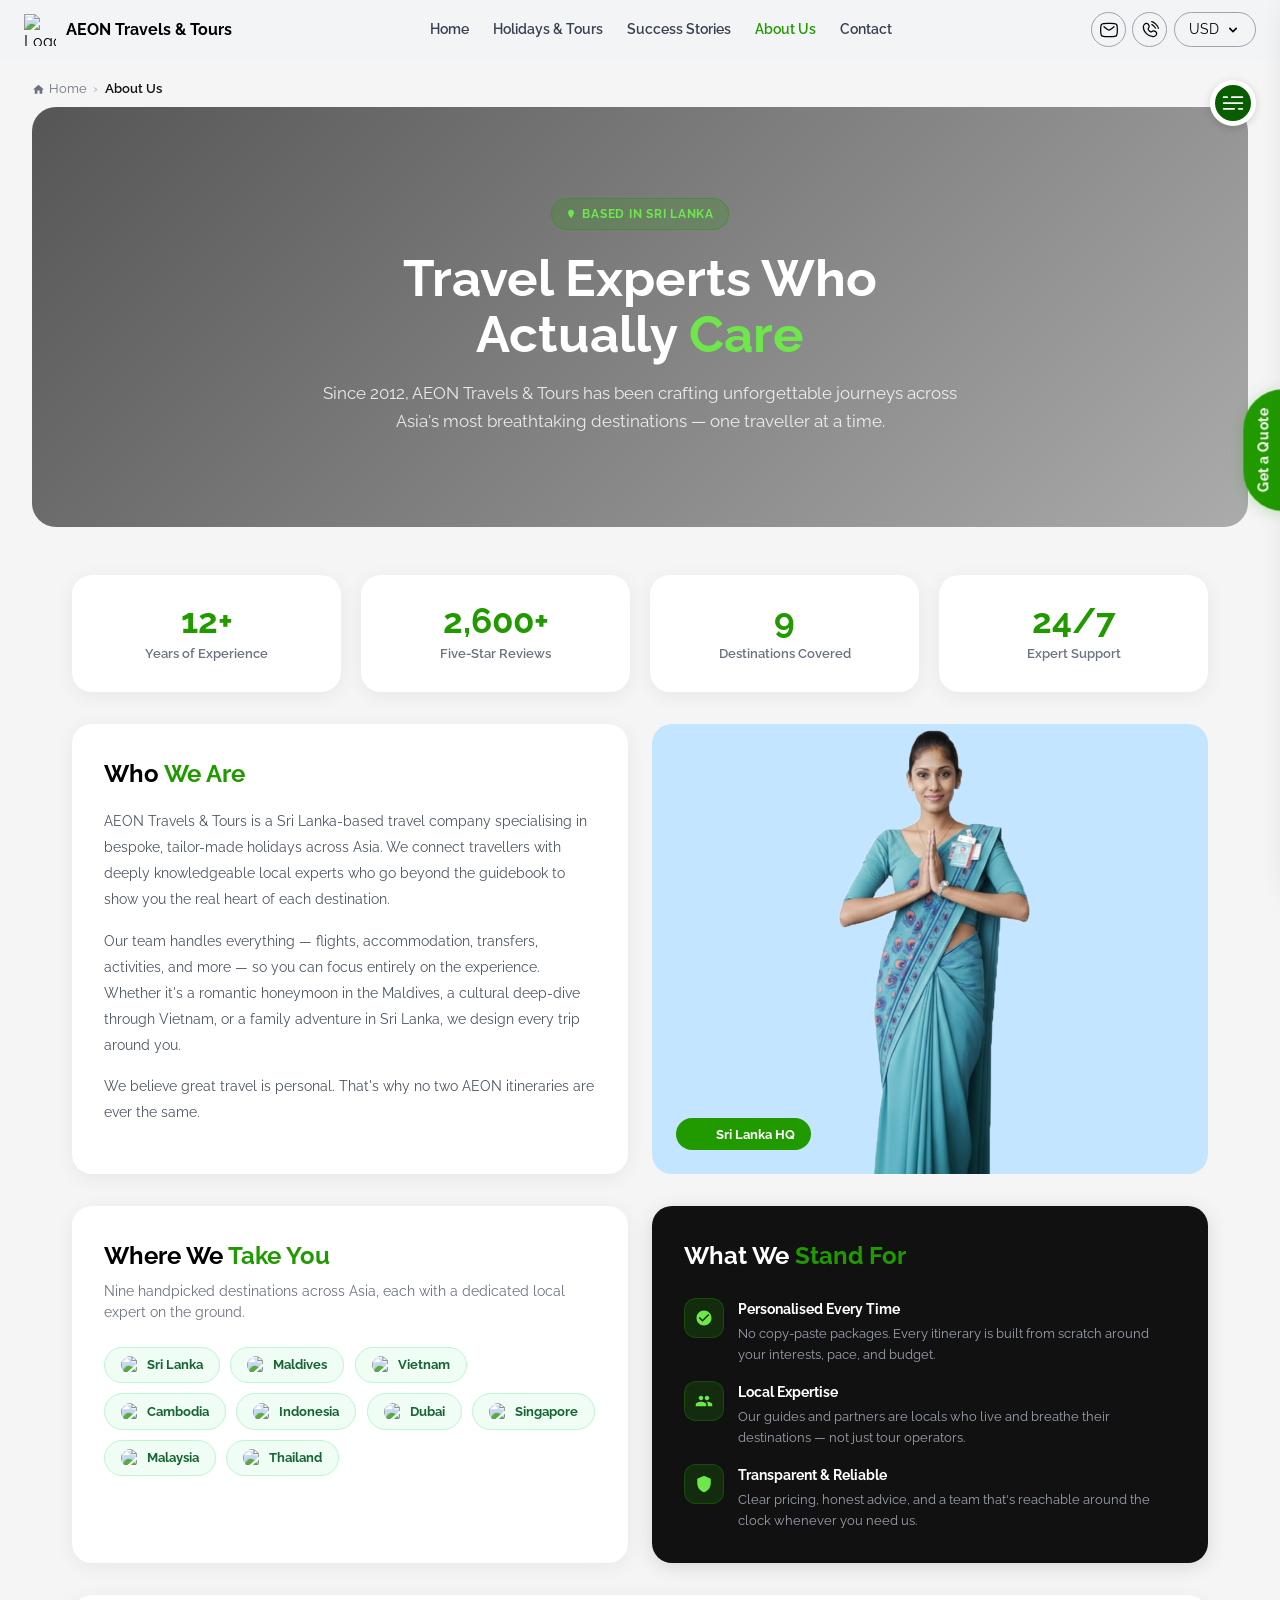
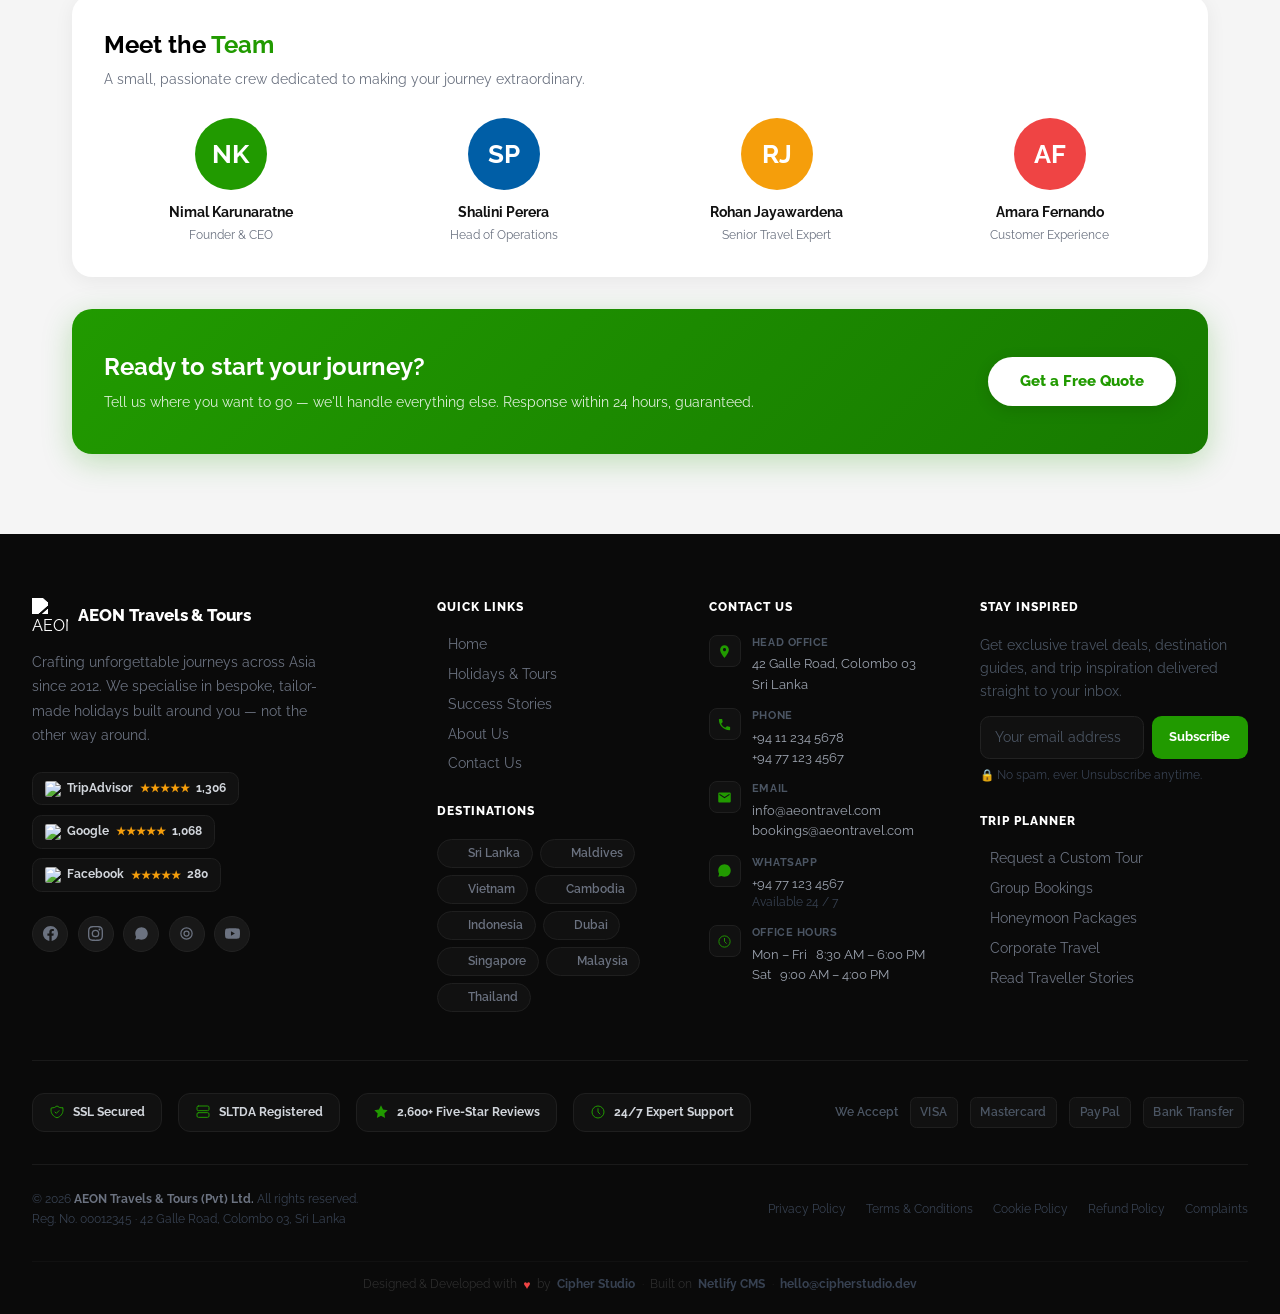
==== commit e7620bed: "minor bug fixes" ====
--- a/public/about.html
+++ b/public/about.html
@@ -219,7 +219,7 @@
   <!-- ── NAV ── -->
   <nav>
     <div class="nav-logo">
-      <img src="/public/assets/images/logo-flower-aeon.png" alt="Logo" style="height:2rem;width:2rem"/>
+      <img src="/assets/images/logo-flower-aeon.png" alt="Logo" style="height:2rem;width:2rem"/>
       <h1 class="nav-brand">AEON Travels &amp; Tours</h1>
     </div>
     <div class="nav-center-links">
@@ -658,7 +658,7 @@
     <!-- ── COL 1: BRAND ── -->
     <div class="aeon-footer-col">
       <a href="index.html" class="aeon-footer-brand-logo">
-        <img src="/public/assets/images/logo-flower-aeon.png" alt="AEON Logo"/>
+        <img src="/assets/images/logo-flower-aeon.png" alt="AEON Logo"/>
         <span>AEON Travels &amp; Tours</span>
       </a>
       <p class="aeon-footer-brand-desc">
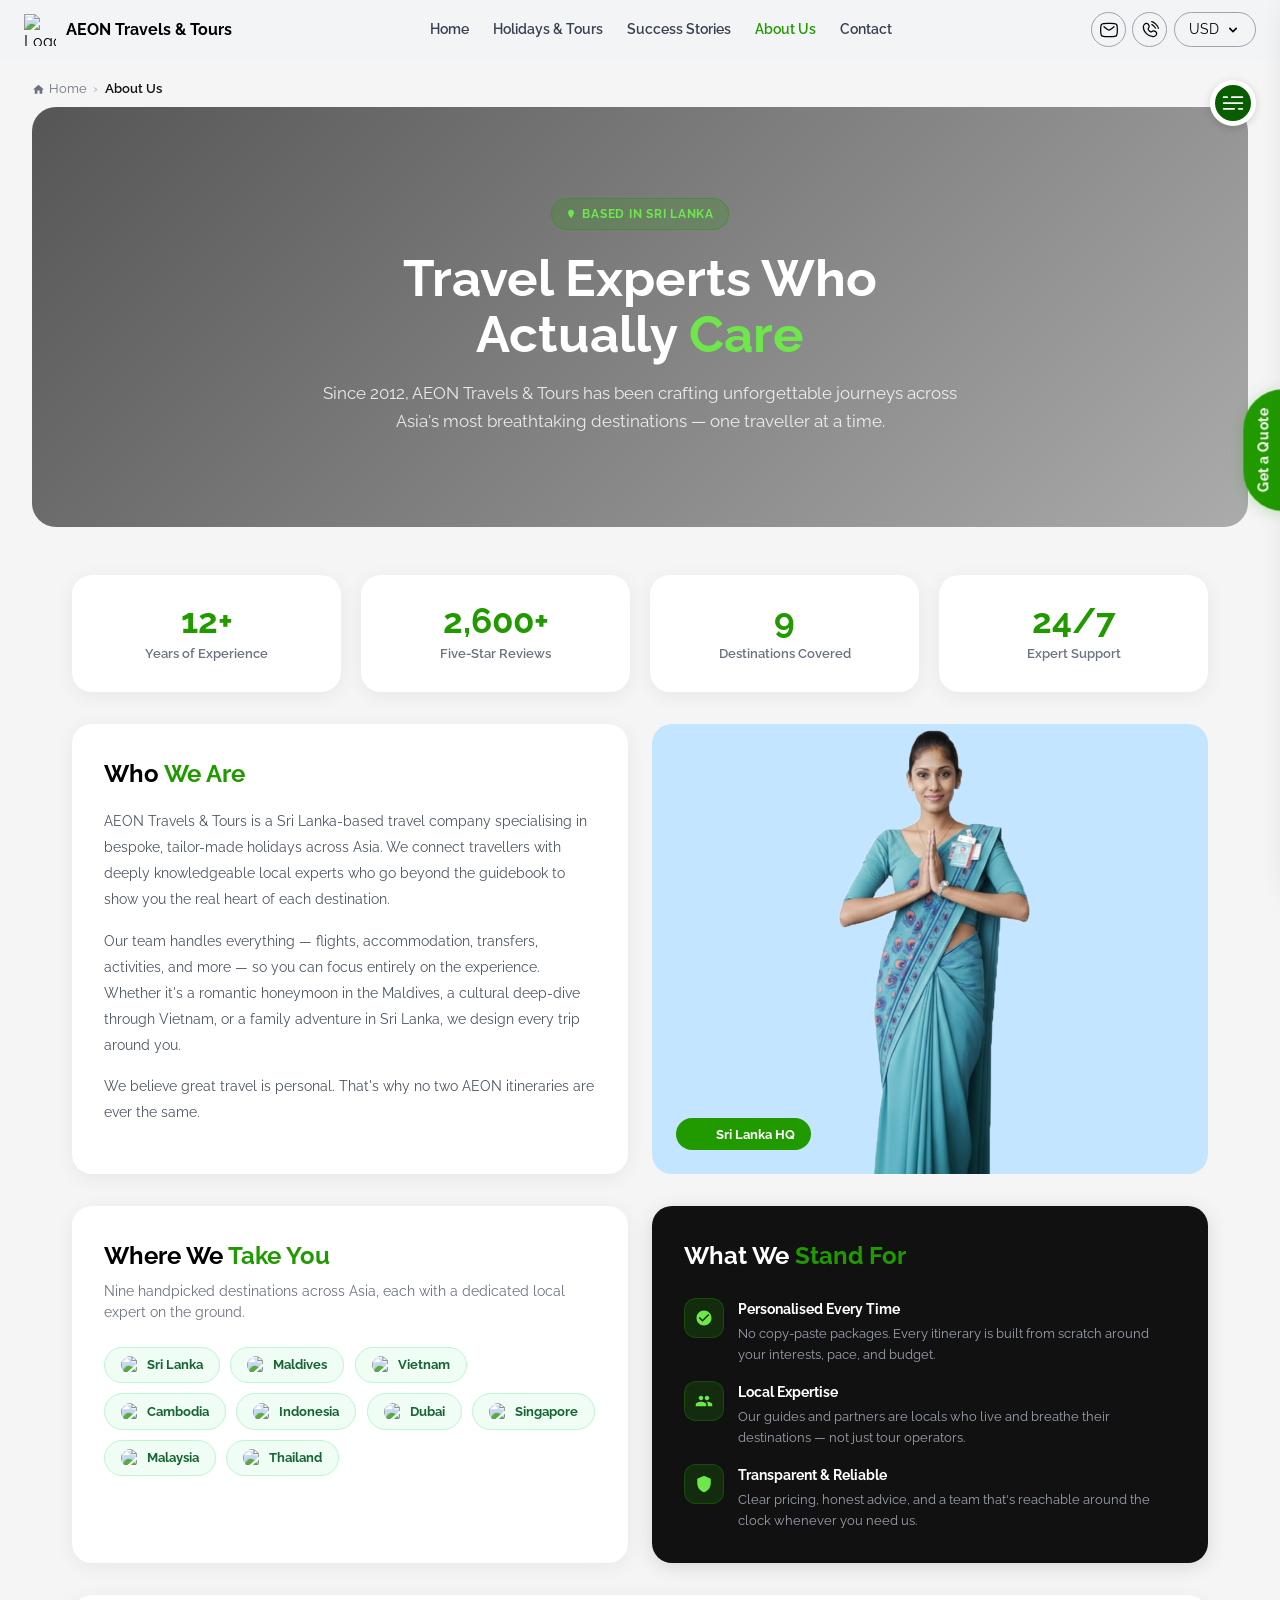
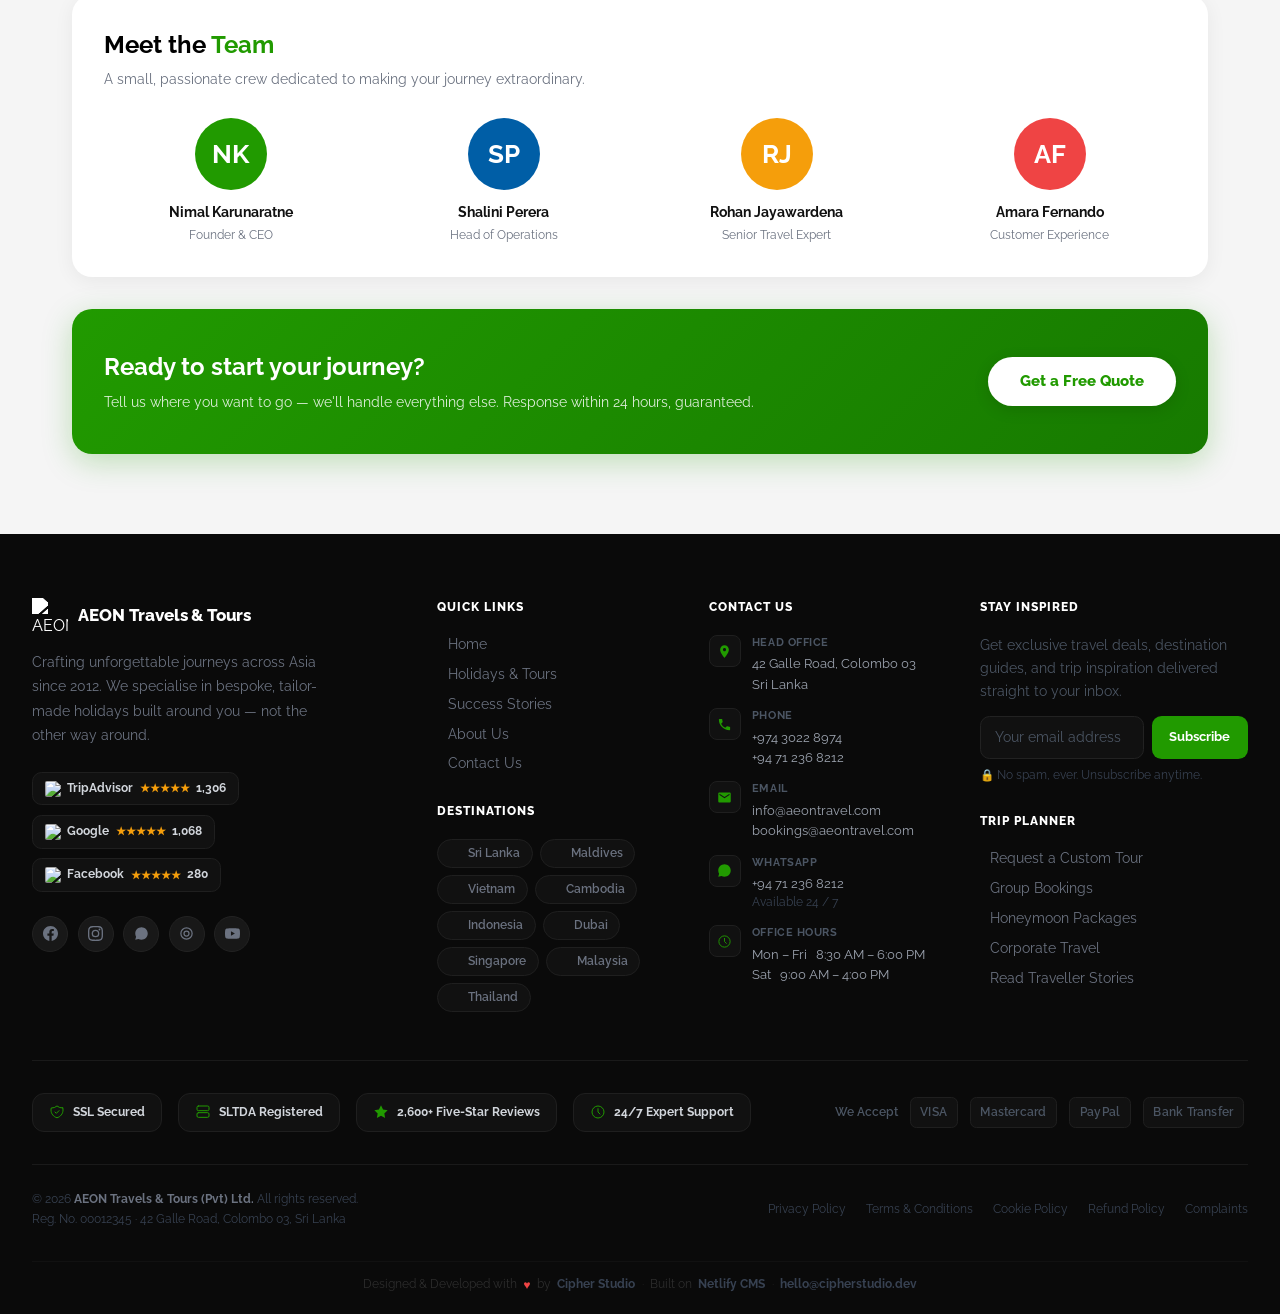
==== commit f809d445: "Update contact and WhatsApp numbers" ====
--- a/public/about.html
+++ b/public/about.html
@@ -4,6 +4,7 @@
   <meta charset="UTF-8"/>
   <meta name="viewport" content="width=device-width, initial-scale=1.0"/>
   <title>About Us — AEON Travels & Tours</title>
+  <link rel="shortcut icon" href="/assets/images/logo-flower-aeon.png"/>
   <link rel="stylesheet" href="./assets/css/output.css"/>
   <style>
     .nav-center-links{display:flex;gap:1.5rem;align-items:center}
@@ -233,7 +234,7 @@
       <a href="mailto:info@aeontravel.com" class="nav-icon-btn" title="Email">
         <svg xmlns="http://www.w3.org/2000/svg" width="20" height="20" viewBox="0 0 24 24"><g fill="none" stroke="currentColor" stroke-width="1.5"><path d="M2 12c0-3.771 0-5.657 1.172-6.828S6.229 4 10 4h4c3.771 0 5.657 0 6.828 1.172S22 8.229 22 12s0 5.657-1.172 6.828S17.771 20 14 20h-4c-3.771 0-5.657 0-6.828-1.172S2 15.771 2 12Z"/><path stroke-linecap="round" d="m6 8l2.159 1.8c1.837 1.53 2.755 2.295 3.841 2.295s2.005-.765 3.841-2.296L18 8"/></g></svg>
       </a>
-      <a href="tel:+94112345678" class="nav-icon-btn" title="Call">
+      <a href="tel:+97430228974" class="nav-icon-btn" title="Call">
         <svg xmlns="http://www.w3.org/2000/svg" width="20" height="20" viewBox="0 0 24 24"><path fill="none" stroke="currentColor" stroke-linecap="round" stroke-width="1.5" d="M14 2s2.2.2 5 3s3 5 3 5m-7.793-4.464s.99.282 2.475 1.767s1.768 2.475 1.768 2.475m-8.412-4.462l.649 1.163c.585 1.05.35 2.426-.572 3.349c0 0-1.12 1.119.91 3.148c2.028 2.028 3.147.91 3.147.91c.923-.923 2.3-1.158 3.349-.573l1.163.65c1.585.884 1.772 3.106.379 4.5c-.837.836-1.863 1.488-2.996 1.53c-1.908.073-5.149-.41-8.4-3.66c-3.25-3.251-3.733-6.492-3.66-8.4c.043-1.133.694-2.159 1.53-2.996c1.394-1.393 3.616-1.206 4.5.38Z"/></svg>
       </a>
       <div class="currency-wrap">
@@ -696,7 +697,7 @@
           <svg width="15" height="15" viewBox="0 0 24 24" fill="currentColor"><path d="M12 2.163c3.204 0 3.584.012 4.85.07 3.252.148 4.771 1.691 4.919 4.919.058 1.265.069 1.645.069 4.849 0 3.205-.012 3.584-.069 4.849-.149 3.225-1.664 4.771-4.919 4.919-1.266.058-1.644.07-4.85.07-3.204 0-3.584-.012-4.849-.07-3.26-.149-4.771-1.699-4.919-4.92-.058-1.265-.07-1.644-.07-4.849 0-3.204.013-3.583.07-4.849.149-3.227 1.664-4.771 4.919-4.919 1.266-.057 1.645-.069 4.849-.069zM12 0C8.741 0 8.333.014 7.053.072 2.695.272.273 2.69.073 7.052.014 8.333 0 8.741 0 12c0 3.259.014 3.668.072 4.948.2 4.358 2.618 6.78 6.98 6.98C8.333 23.986 8.741 24 12 24c3.259 0 3.668-.014 4.948-.072 4.354-.2 6.782-2.618 6.979-6.98.059-1.28.073-1.689.073-4.948 0-3.259-.014-3.667-.072-4.947-.196-4.354-2.617-6.78-6.979-6.98C15.668.014 15.259 0 12 0zm0 5.838a6.162 6.162 0 1 0 0 12.324 6.162 6.162 0 0 0 0-12.324zM12 16a4 4 0 1 1 0-8 4 4 0 0 1 0 8zm6.406-11.845a1.44 1.44 0 1 0 0 2.881 1.44 1.44 0 0 0 0-2.881z"/></svg>
         </a>
         <!-- WhatsApp -->
-        <a href="https://wa.me/94771234567" class="aeon-footer-social" aria-label="WhatsApp">
+        <a href="https://wa.me/94712368212" class="aeon-footer-social" aria-label="WhatsApp">
           <svg width="15" height="15" viewBox="0 0 24 24" fill="currentColor"><path d="M17.472 14.382c-.297-.149-1.758-.867-2.03-.967-.273-.099-.471-.148-.67.15-.197.297-.767.966-.94 1.164-.173.199-.347.223-.644.075-.297-.15-1.255-.463-2.39-1.475-.883-.788-1.48-1.761-1.653-2.059-.173-.297-.018-.458.13-.606.134-.133.298-.347.446-.52.149-.174.198-.298.298-.497.099-.198.05-.371-.025-.52-.075-.149-.669-1.612-.916-2.207-.242-.579-.487-.5-.669-.51-.173-.008-.371-.01-.57-.01-.198 0-.52.074-.792.372-.272.297-1.04 1.016-1.04 2.479 0 1.462 1.065 2.875 1.213 3.074.149.198 2.096 3.2 5.077 4.487.709.306 1.262.489 1.694.625.712.227 1.36.195 1.871.118.571-.085 1.758-.719 2.006-1.413.248-.694.248-1.289.173-1.413-.074-.124-.272-.198-.57-.347zM11.998 2C6.477 2 2 6.477 2 12c0 1.821.487 3.53 1.338 5.008L2 22l5.137-1.318A9.959 9.959 0 0 0 12 22c5.523 0 10-4.477 10-10S17.523 2 11.998 2z"/></svg>
         </a>
         <!-- TripAdvisor -->
@@ -755,8 +756,8 @@
           </div>
           <div>
             <label>Phone</label>
-            <a href="tel:+94112345678">+94 11 234 5678</a>
-            <a href="tel:+94771234567">+94 77 123 4567</a>
+            <a href="tel:+97430228974">+974 3022 8974</a>
+            <a href="tel:+94712368212">+94 71 236 8212</a>
           </div>
         </div>
         <div class="aeon-footer-contact-item">
@@ -775,7 +776,7 @@
           </div>
           <div>
             <label>WhatsApp</label>
-            <a href="https://wa.me/94771234567">+94 77 123 4567</a>
+            <a href="https://wa.me/94712368212">+94 71 236 8212</a>
             <span style="font-size:.75rem;color:#374151;">Available 24 / 7</span>
           </div>
         </div>
@@ -904,4 +905,4 @@
     .addEventListener("keydown", e => { if (e.key === "Enter") subscribeNewsletter(); });
 </script>
 </body>
-</html>+</html>
--- a/public/assets/css/output.css
+++ b/public/assets/css/output.css
@@ -2,10 +2,13 @@
 @layer properties;
 @layer theme, base, components, utilities;
 @layer theme {
-  :root, :host {
-    --font-sans: ui-sans-serif, system-ui, sans-serif, "Apple Color Emoji",
+  :root,
+  :host {
+    --font-sans:
+      ui-sans-serif, system-ui, sans-serif, "Apple Color Emoji",
       "Segoe UI Emoji", "Segoe UI Symbol", "Noto Color Emoji";
-    --font-mono: ui-monospace, SFMono-Regular, Menlo, Monaco, Consolas, "Liberation Mono",
+    --font-mono:
+      ui-monospace, SFMono-Regular, Menlo, Monaco, Consolas, "Liberation Mono",
       "Courier New", monospace;
     --color-gray-100: oklch(96.7% 0.003 264.542);
     --color-gray-700: oklch(37.3% 0.034 259.733);
@@ -17,17 +20,31 @@
   }
 }
 @layer base {
-  *, ::after, ::before, ::backdrop, ::file-selector-button {
+  *,
+  ::after,
+  ::before,
+  ::backdrop,
+  ::file-selector-button {
     box-sizing: border-box;
     margin: 0;
     padding: 0;
     border: 0 solid;
   }
-  html, :host {
+  html,
+  :host {
     line-height: 1.5;
     -webkit-text-size-adjust: 100%;
     tab-size: 4;
-    font-family: var(--default-font-family, ui-sans-serif, system-ui, sans-serif, "Apple Color Emoji", "Segoe UI Emoji", "Segoe UI Symbol", "Noto Color Emoji");
+    font-family: var(
+      --default-font-family,
+      ui-sans-serif,
+      system-ui,
+      sans-serif,
+      "Apple Color Emoji",
+      "Segoe UI Emoji",
+      "Segoe UI Symbol",
+      "Noto Color Emoji"
+    );
     font-feature-settings: var(--default-font-feature-settings, normal);
     font-variation-settings: var(--default-font-variation-settings, normal);
     -webkit-tap-highlight-color: transparent;
@@ -41,7 +58,12 @@
     -webkit-text-decoration: underline dotted;
     text-decoration: underline dotted;
   }
-  h1, h2, h3, h4, h5, h6 {
+  h1,
+  h2,
+  h3,
+  h4,
+  h5,
+  h6 {
     font-size: inherit;
     font-weight: inherit;
   }
@@ -50,19 +72,37 @@
     -webkit-text-decoration: inherit;
     text-decoration: inherit;
   }
-  b, strong {
+  b,
+  strong {
     font-weight: bolder;
   }
-  code, kbd, samp, pre {
-    font-family: var(--default-mono-font-family, ui-monospace, SFMono-Regular, Menlo, Monaco, Consolas, "Liberation Mono", "Courier New", monospace);
+  code,
+  kbd,
+  samp,
+  pre {
+    font-family: var(
+      --default-mono-font-family,
+      ui-monospace,
+      SFMono-Regular,
+      Menlo,
+      Monaco,
+      Consolas,
+      "Liberation Mono",
+      "Courier New",
+      monospace
+    );
     font-feature-settings: var(--default-mono-font-feature-settings, normal);
-    font-variation-settings: var(--default-mono-font-variation-settings, normal);
+    font-variation-settings: var(
+      --default-mono-font-variation-settings,
+      normal
+    );
     font-size: 1em;
   }
   small {
     font-size: 80%;
   }
-  sub, sup {
+  sub,
+  sup {
     font-size: 75%;
     line-height: 0;
     position: relative;
@@ -88,18 +128,33 @@
   summary {
     display: list-item;
   }
-  ol, ul, menu {
+  ol,
+  ul,
+  menu {
     list-style: none;
   }
-  img, svg, video, canvas, audio, iframe, embed, object {
+  img,
+  svg,
+  video,
+  canvas,
+  audio,
+  iframe,
+  embed,
+  object {
     display: block;
     vertical-align: middle;
   }
-  img, video {
+  img,
+  video {
     max-width: 100%;
     height: auto;
   }
-  button, input, select, optgroup, textarea, ::file-selector-button {
+  button,
+  input,
+  select,
+  optgroup,
+  textarea,
+  ::file-selector-button {
     font: inherit;
     font-feature-settings: inherit;
     font-variation-settings: inherit;
@@ -121,7 +176,8 @@
   ::placeholder {
     opacity: 1;
   }
-  @supports (not (-webkit-appearance: -apple-pay-button))  or (contain-intrinsic-size: 1px) {
+  @supports (not (-webkit-appearance: -apple-pay-button)) or
+    (contain-intrinsic-size: 1px) {
     ::placeholder {
       color: currentcolor;
       @supports (color: color-mix(in lab, red, red)) {
@@ -145,7 +201,15 @@
   ::-webkit-datetime-edit-fields-wrapper {
     padding: 0;
   }
-  ::-webkit-datetime-edit, ::-webkit-datetime-edit-year-field, ::-webkit-datetime-edit-month-field, ::-webkit-datetime-edit-day-field, ::-webkit-datetime-edit-hour-field, ::-webkit-datetime-edit-minute-field, ::-webkit-datetime-edit-second-field, ::-webkit-datetime-edit-millisecond-field, ::-webkit-datetime-edit-meridiem-field {
+  ::-webkit-datetime-edit,
+  ::-webkit-datetime-edit-year-field,
+  ::-webkit-datetime-edit-month-field,
+  ::-webkit-datetime-edit-day-field,
+  ::-webkit-datetime-edit-hour-field,
+  ::-webkit-datetime-edit-minute-field,
+  ::-webkit-datetime-edit-second-field,
+  ::-webkit-datetime-edit-millisecond-field,
+  ::-webkit-datetime-edit-meridiem-field {
     padding-block: 0;
   }
   ::-webkit-calendar-picker-indicator {
@@ -154,10 +218,13 @@
   :-moz-ui-invalid {
     box-shadow: none;
   }
-  button, input:where([type="button"], [type="reset"], [type="submit"]), ::file-selector-button {
+  button,
+  input:where([type="button"], [type="reset"], [type="submit"]),
+  ::file-selector-button {
     appearance: button;
   }
-  ::-webkit-inner-spin-button, ::-webkit-outer-spin-button {
+  ::-webkit-inner-spin-button,
+  ::-webkit-outer-spin-button {
     height: auto;
   }
   [hidden]:where(:not([hidden="until-found"])) {
@@ -211,7 +278,8 @@
     border-collapse: collapse;
   }
   .transform {
-    transform: var(--tw-rotate-x,) var(--tw-rotate-y,) var(--tw-rotate-z,) var(--tw-skew-x,) var(--tw-skew-y,);
+    transform: var(--tw-rotate-x,) var(--tw-rotate-y,) var(--tw-rotate-z,)
+      var(--tw-skew-x,) var(--tw-skew-y,);
   }
   .resize {
     resize: both;
@@ -249,11 +317,39 @@
     outline-width: 1px;
   }
   .filter {
-    filter: var(--tw-blur,) var(--tw-brightness,) var(--tw-contrast,) var(--tw-grayscale,) var(--tw-hue-rotate,) var(--tw-invert,) var(--tw-saturate,) var(--tw-sepia,) var(--tw-drop-shadow,);
+    filter: var(--tw-blur,) var(--tw-brightness,) var(--tw-contrast,)
+      var(--tw-grayscale,) var(--tw-hue-rotate,) var(--tw-invert,)
+      var(--tw-saturate,) var(--tw-sepia,) var(--tw-drop-shadow,);
   }
   .transition {
-    transition-property: color, background-color, border-color, outline-color, text-decoration-color, fill, stroke, --tw-gradient-from, --tw-gradient-via, --tw-gradient-to, opacity, box-shadow, transform, translate, scale, rotate, filter, -webkit-backdrop-filter, backdrop-filter, display, content-visibility, overlay, pointer-events;
-    transition-timing-function: var(--tw-ease, var(--default-transition-timing-function));
+    transition-property:
+      color,
+      background-color,
+      border-color,
+      outline-color,
+      text-decoration-color,
+      fill,
+      stroke,
+      --tw-gradient-from,
+      --tw-gradient-via,
+      --tw-gradient-to,
+      opacity,
+      box-shadow,
+      transform,
+      translate,
+      scale,
+      rotate,
+      filter,
+      -webkit-backdrop-filter,
+      backdrop-filter,
+      display,
+      content-visibility,
+      overlay,
+      pointer-events;
+    transition-timing-function: var(
+      --tw-ease,
+      var(--default-transition-timing-function)
+    );
     transition-duration: var(--tw-duration, var(--default-transition-duration));
   }
   .hover\:bg-gray-100 {
@@ -264,117 +360,119 @@
     }
   }
 }
-@import url('https://fonts.googleapis.com/css2?family=Raleway:ital,wght@0,100..900;1,100..900&family=Roboto:ital,wght@0,100..900;1,100..900&display=swap');
-@font-face {
-  font-family: 'Raleway';
-  src: url('../fonts/Raleway-Black.ttf') format('truetype');
+@import url("https://fonts.googleapis.com/css2?family=Raleway:ital,wght@0,100..900;1,100..900&family=Roboto:ital,wght@0,100..900;1,100..900&display=swap");
+@font-face {
+  font-family: "Raleway";
+  src: url("../fonts/Raleway-Black.ttf") format("truetype");
   font-weight: 900;
   font-style: normal;
 }
 @font-face {
-  font-family: 'Raleway';
-  src: url('../fonts/Raleway-BlackItalic.ttf') format('truetype');
+  font-family: "Raleway";
+  src: url("../fonts/Raleway-BlackItalic.ttf") format("truetype");
   font-weight: 900;
   font-style: italic;
 }
 @font-face {
-  font-family: 'Raleway';
-  src: url('../fonts/Raleway-Bold.ttf') format('truetype');
+  font-family: "Raleway";
+  src: url("../fonts/Raleway-Bold.ttf") format("truetype");
   font-weight: bold;
   font-style: normal;
 }
 @font-face {
-  font-family: 'Raleway';
-  src: url('../fonts/Raleway-BoldItalic.ttf') format('truetype');
+  font-family: "Raleway";
+  src: url("../fonts/Raleway-BoldItalic.ttf") format("truetype");
   font-weight: bold;
   font-style: italic;
 }
 @font-face {
-  font-family: 'Raleway';
-  src: url('../fonts/Raleway-ExtraBold.ttf') format('truetype');
+  font-family: "Raleway";
+  src: url("../fonts/Raleway-ExtraBold.ttf") format("truetype");
   font-weight: 800;
   font-style: normal;
 }
 @font-face {
-  font-family: 'Raleway';
-  src: url('../fonts/Raleway-ExtraBoldItalic.ttf') format('truetype');
+  font-family: "Raleway";
+  src: url("../fonts/Raleway-ExtraBoldItalic.ttf") format("truetype");
   font-weight: 800;
   font-style: italic;
 }
 @font-face {
-  font-family: 'Raleway';
-  src: url('../fonts/Raleway-ExtraLight.ttf') format('truetype');
+  font-family: "Raleway";
+  src: url("../fonts/Raleway-ExtraLight.ttf") format("truetype");
   font-weight: 200;
   font-style: normal;
 }
 @font-face {
-  font-family: 'Raleway';
-  src: url('../fonts/Raleway-ExtraLightItalic.ttf') format('truetype');
+  font-family: "Raleway";
+  src: url("../fonts/Raleway-ExtraLightItalic.ttf") format("truetype");
   font-weight: 200;
   font-style: italic;
 }
 @font-face {
-  font-family: 'Raleway';
-  src: url('../fonts/Raleway-Italic.ttf') format('truetype');
+  font-family: "Raleway";
+  src: url("../fonts/Raleway-Italic.ttf") format("truetype");
   font-weight: normal;
   font-style: italic;
 }
 @font-face {
-  font-family: 'Raleway';
-  src: url('../fonts/Raleway-Light.ttf') format('truetype');
+  font-family: "Raleway";
+  src: url("../fonts/Raleway-Light.ttf") format("truetype");
   font-weight: 300;
   font-style: normal;
 }
 @font-face {
-  font-family: 'Raleway';
-  src: url('../fonts/Raleway-LightItalic.ttf') format('truetype');
+  font-family: "Raleway";
+  src: url("../fonts/Raleway-LightItalic.ttf") format("truetype");
   font-weight: 300;
   font-style: italic;
 }
 @font-face {
-  font-family: 'Raleway';
-  src: url('../fonts/Raleway-Medium.ttf') format('truetype');
+  font-family: "Raleway";
+  src: url("../fonts/Raleway-Medium.ttf") format("truetype");
   font-weight: 500;
   font-style: normal;
 }
 @font-face {
-  font-family: 'Raleway';
-  src: url('../fonts/Raleway-MediumItalic.ttf') format('truetype');
+  font-family: "Raleway";
+  src: url("../fonts/Raleway-MediumItalic.ttf") format("truetype");
   font-weight: 500;
   font-style: italic;
 }
 @font-face {
-  font-family: 'Raleway';
-  src: url('../fonts/Raleway-Regular.ttf') format('truetype');
+  font-family: "Raleway";
+  src: url("../fonts/Raleway-Regular.ttf") format("truetype");
   font-weight: normal;
   font-style: normal;
 }
 @font-face {
-  font-family: 'Raleway';
-  src: url('../fonts/Raleway-SemiBold.ttf') format('truetype');
+  font-family: "Raleway";
+  src: url("../fonts/Raleway-SemiBold.ttf") format("truetype");
   font-weight: 600;
   font-style: normal;
 }
 @font-face {
-  font-family: 'Raleway';
-  src: url('../fonts/Raleway-SemiBoldItalic.ttf') format('truetype');
+  font-family: "Raleway";
+  src: url("../fonts/Raleway-SemiBoldItalic.ttf") format("truetype");
   font-weight: 600;
   font-style: italic;
 }
 @font-face {
-  font-family: 'Raleway';
-  src: url('../fonts/Raleway-Thin.ttf') format('truetype');
+  font-family: "Raleway";
+  src: url("../fonts/Raleway-Thin.ttf") format("truetype");
   font-weight: 100;
   font-style: normal;
 }
 @font-face {
-  font-family: 'Raleway';
-  src: url('../fonts/Raleway-ThinItalic.ttf') format('truetype');
+  font-family: "Raleway";
+  src: url("../fonts/Raleway-ThinItalic.ttf") format("truetype");
   font-weight: 100;
   font-style: italic;
 }
 @import url("https://fonts.googleapis.com/css2?family=Raleway:wght@100;200;300;400;500;600;700;800;900&display=swap");
-*, *::before, *::after {
+*,
+*::before,
+*::after {
   box-sizing: border-box;
   margin: 0;
   padding: 0;
@@ -486,7 +584,7 @@
   max-height: 90vh;
   background-size: cover;
   background-position: center;
-  background-image: url("/public/assets/images/Home_Image.jpg");
+  background-image: url("/assets/images/Home_Image.jpg");
   border-radius: 40px;
   overflow: visible;
   padding-bottom: 12rem;
@@ -542,7 +640,9 @@
   font-size: 1.05rem;
   font-weight: 600;
   text-decoration: none;
-  transition: background 0.3s, transform 0.2s;
+  transition:
+    background 0.3s,
+    transform 0.2s;
   font-family: "Raleway", sans-serif;
 }
 .hero-cta:hover {
@@ -741,7 +841,9 @@
   background: transparent;
   cursor: pointer;
   font-size: 0.85rem;
-  transition: background 0.2s, color 0.2s;
+  transition:
+    background 0.2s,
+    color 0.2s;
   font-family: "Raleway", sans-serif;
 }
 .btn-outline-green:hover {
@@ -757,7 +859,9 @@
   cursor: pointer;
   font-size: 0.9rem;
   font-weight: 600;
-  transition: background 0.2s, transform 0.2s;
+  transition:
+    background 0.2s,
+    transform 0.2s;
   font-family: "Raleway", sans-serif;
 }
 .btn-green:hover {
@@ -938,7 +1042,9 @@
     height: 8px;
     border-radius: 50%;
     background: #d1d5db;
-    transition: background 0.3s, transform 0.3s;
+    transition:
+      background 0.3s,
+      transform 0.3s;
     cursor: pointer;
     border: none;
     padding: 0;
@@ -973,7 +1079,12 @@
 .dest-gradient {
   position: absolute;
   inset: 0;
-  background: linear-gradient( to top, rgba(0, 0, 0, 0.7) 0%, rgba(0, 0, 0, 0.3) 50%, transparent 100% );
+  background: linear-gradient(
+    to top,
+    rgba(0, 0, 0, 0.7) 0%,
+    rgba(0, 0, 0, 0.3) 50%,
+    transparent 100%
+  );
 }
 .dest-pin {
   position: absolute;
@@ -1070,7 +1181,9 @@
   cursor: pointer;
   font-size: 0.9rem;
   margin-left: auto;
-  transition: background 0.2s, transform 0.2s;
+  transition:
+    background 0.2s,
+    transform 0.2s;
   font-family: "Raleway", sans-serif;
 }
 .btn-blue:hover {
@@ -1115,14 +1228,16 @@
     grid-template-columns: 1fr;
     gap: 2rem;
   }
-  .reviews-col-left, .reviews-col-right {
+  .reviews-col-left,
+  .reviews-col-right {
     display: grid;
     grid-template-columns: 1fr 1fr;
     gap: 1rem;
   }
 }
 @media (max-width: 520px) {
-  .reviews-col-left, .reviews-col-right {
+  .reviews-col-left,
+  .reviews-col-right {
     grid-template-columns: 1fr;
   }
 }
@@ -1221,7 +1336,9 @@
   font-size: 0.9rem;
   font-weight: 500;
   cursor: pointer;
-  transition: background 0.2s, transform 0.2s;
+  transition:
+    background 0.2s,
+    transform 0.2s;
   font-family: "Raleway", sans-serif;
 }
 .btn-black:hover {
@@ -1305,7 +1422,9 @@
   cursor: pointer;
   letter-spacing: 0.04em;
   box-shadow: -2px 0 16px rgba(33, 154, 0, 0.25);
-  transition: right 0.3s ease, background 0.2s;
+  transition:
+    right 0.3s ease,
+    background 0.2s;
   white-space: nowrap;
 }
 .side-quote-btn:hover {
@@ -1413,7 +1532,9 @@
   cursor: pointer;
   font-size: 1rem;
   font-weight: 700;
-  transition: background 0.2s, transform 0.2s;
+  transition:
+    background 0.2s,
+    transform 0.2s;
   font-family: "Raleway", sans-serif;
   margin-top: 0.5rem;
 }
@@ -1527,8 +1648,12 @@
   inherits: false;
 }
 @layer properties {
-  @supports ((-webkit-hyphens: none) and (not (margin-trim: inline))) or ((-moz-orient: inline) and (not (color:rgb(from red r g b)))) {
-    *, ::before, ::after, ::backdrop {
+  @supports ((-webkit-hyphens: none) and (not (margin-trim: inline))) or
+    ((-moz-orient: inline) and (not (color: rgb(from red r g b)))) {
+    *,
+    ::before,
+    ::after,
+    ::backdrop {
       --tw-rotate-x: initial;
       --tw-rotate-y: initial;
       --tw-rotate-z: initial;
